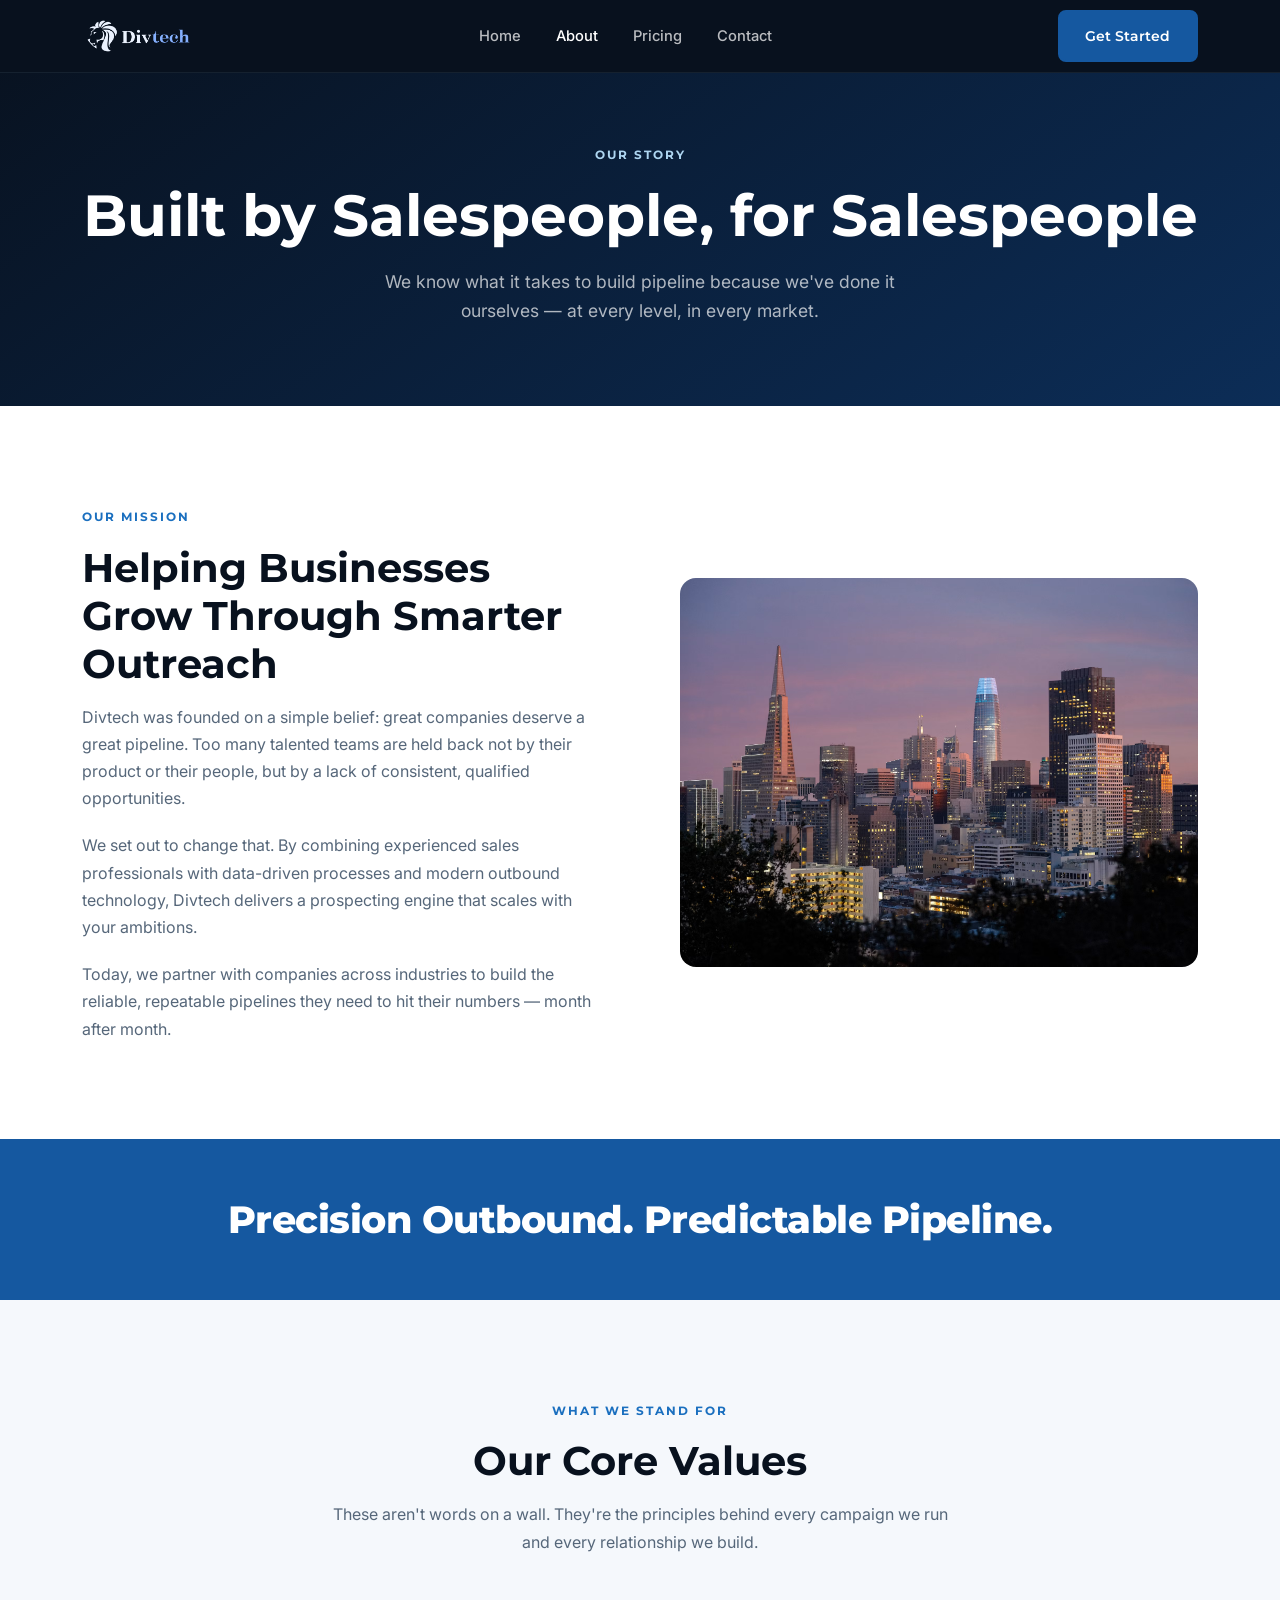
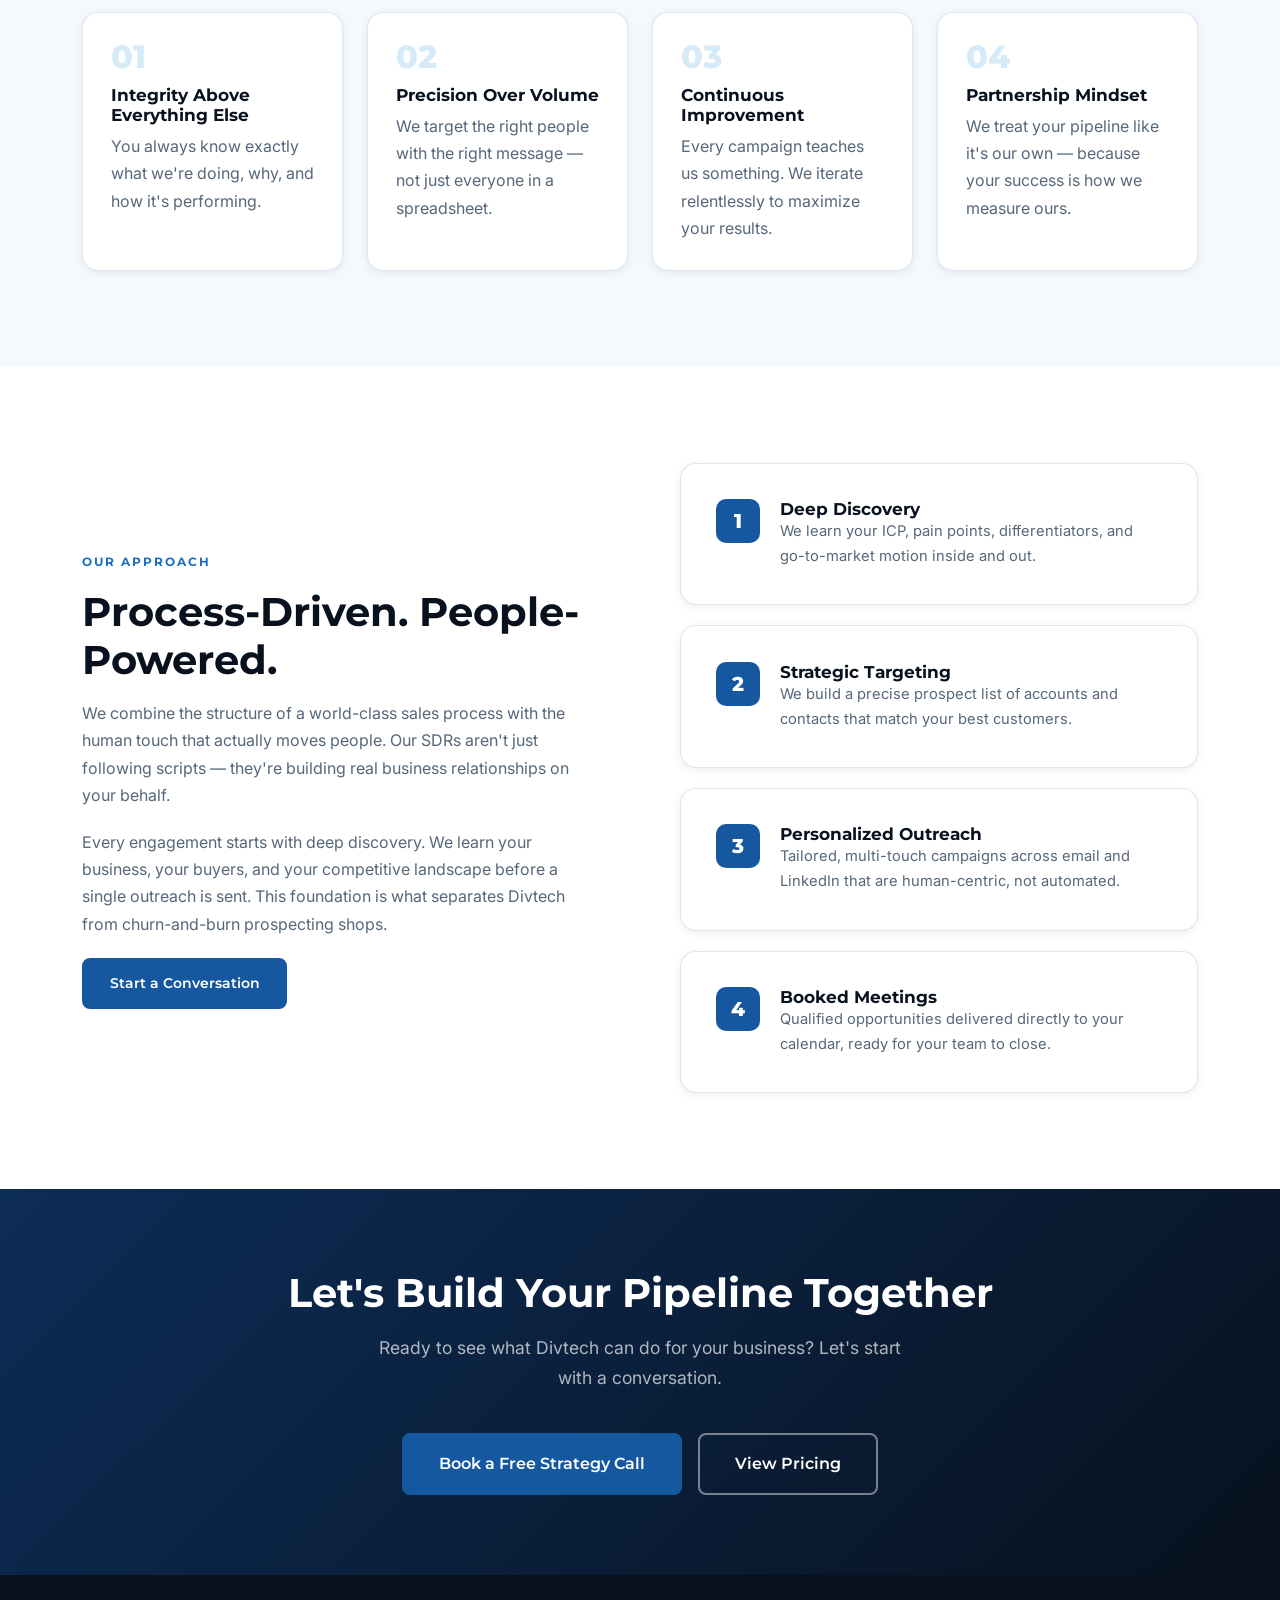
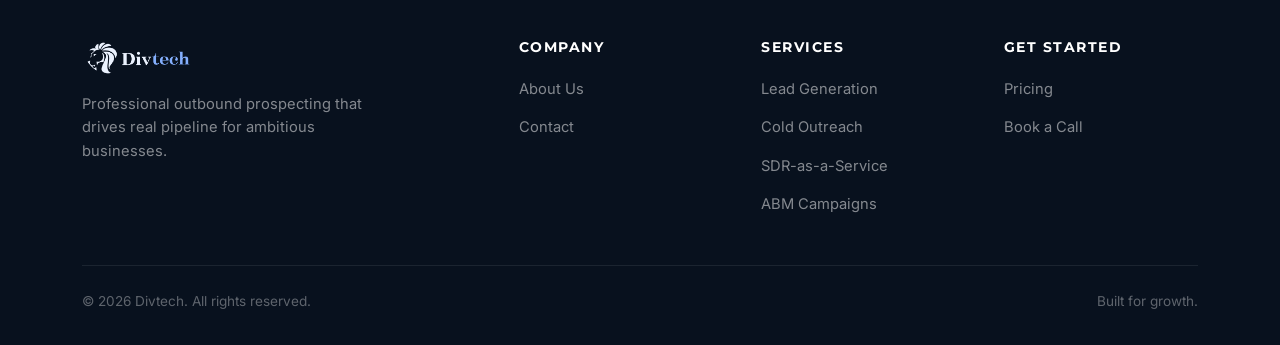
==== about.html @ 7a3969ec "Add favicon to all pages" ====
<!DOCTYPE html>
<html lang="en">
<head>
  <meta charset="UTF-8" />
  <meta name="viewport" content="width=device-width, initial-scale=1.0" />
  <title>About Us | Divtech</title>
  <link rel="icon" href="Logo%20Files/Favicons/browser.png" type="image/png" />
  <link rel="apple-touch-icon" href="Logo%20Files/Favicons/iPhone.png" />
  <link rel="stylesheet" href="css/styles.css" />
</head>
<body>

  <!-- NAV -->
  <nav class="nav">
    <div class="nav-inner">
      <a href="index.html" class="nav-logo"><img src="Logo%20Files/png/Color%20logo%20-%20no%20background.png" alt="Divtech" style="height:38px;" /></a>
      <ul class="nav-links">
        <li><a href="index.html">Home</a></li>
        <li><a href="about.html" class="active">About</a></li>
        <li><a href="pricing.html">Pricing</a></li>
        <li><a href="contact.html">Contact</a></li>
      </ul>
      <div class="nav-right">
        <a href="contact.html" class="btn btn-primary">Get Started</a>
      </div>
    </div>
  </nav>

  <!-- PAGE HEADER -->
  <div class="page-header">
    <div class="container">
      <span class="section-label" style="color:var(--blue-light);">Our Story</span>
      <h1>Built by Salespeople, for Salespeople</h1>
      <p>We know what it takes to build pipeline because we've done it ourselves — at every level, in every market.</p>
    </div>
  </div>

  <!-- MISSION -->
  <section class="section">
    <div class="container">
      <div class="about-grid">
        <div>
          <span class="section-label">Our Mission</span>
          <h2>Helping Businesses Grow Through Smarter Outreach</h2>
          <p style="margin: 1rem 0 1.25rem;">Divtech was founded on a simple belief: great companies deserve a great pipeline. Too many talented teams are held back not by their product or their people, but by a lack of consistent, qualified opportunities.</p>
          <p style="margin-bottom: 1.25rem;">We set out to change that. By combining experienced sales professionals with data-driven processes and modern outbound technology, Divtech delivers a prospecting engine that scales with your ambitions.</p>
          <p>Today, we partner with companies across industries to build the reliable, repeatable pipelines they need to hit their numbers — month after month.</p>
        </div>
        <img src="sf-skyline.jpg" alt="San Francisco skyline" style="width:100%; aspect-ratio:4/3; object-fit:cover; border-radius:var(--radius-lg);" />
      </div>
    </div>
  </section>

  <!-- STATS -->
  <div class="stats-bar" style="text-align:center;">
    <div class="container">
      <div style="font-family:'Montserrat',sans-serif; font-size:clamp(1.6rem, 3.5vw, 2.4rem); font-weight:800; color:var(--white); letter-spacing:-0.5px;">Precision Outbound. Predictable Pipeline.</div>
    </div>
  </div>

  <!-- VALUES -->
  <section class="section section-off">
    <div class="container">
      <div class="section-header centered">
        <span class="section-label">What We Stand For</span>
        <h2>Our Core Values</h2>
        <p>These aren't words on a wall. They're the principles behind every campaign we run and every relationship we build.</p>
      </div>
      <div class="grid-4">
        <div class="value-card">
          <div class="value-num">01</div>
          <h4>Integrity Above Everything Else</h4>
          <p>You always know exactly what we're doing, why, and how it's performing.</p>
        </div>
        <div class="value-card">
          <div class="value-num">02</div>
          <h4>Precision Over Volume</h4>
          <p>We target the right people with the right message — not just everyone in a spreadsheet.</p>
        </div>
        <div class="value-card">
          <div class="value-num">03</div>
          <h4>Continuous Improvement</h4>
          <p>Every campaign teaches us something. We iterate relentlessly to maximize your results.</p>
        </div>
        <div class="value-card">
          <div class="value-num">04</div>
          <h4>Partnership Mindset</h4>
          <p>We treat your pipeline like it's our own — because your success is how we measure ours.</p>
        </div>
      </div>
    </div>
  </section>

  <!-- APPROACH -->
  <section class="section">
    <div class="container">
      <div class="about-grid">
        <div>
          <span class="section-label">Our Approach</span>
          <h2>Process-Driven. People-Powered.</h2>
          <p style="margin: 1rem 0 1.25rem;">We combine the structure of a world-class sales process with the human touch that actually moves people. Our SDRs aren't just following scripts — they're building real business relationships on your behalf.</p>
          <p style="margin-bottom: 1.25rem;">Every engagement starts with deep discovery. We learn your business, your buyers, and your competitive landscape before a single outreach is sent. This foundation is what separates Divtech from churn-and-burn prospecting shops.</p>
          <a href="contact.html" class="btn btn-primary">Start a Conversation</a>
        </div>
        <div style="display:flex; flex-direction:column; gap:1.25rem;">
          <div class="card" style="display:flex; gap:1.25rem; align-items:flex-start;">
            <div style="background:var(--blue); color:white; font-family:'Montserrat',sans-serif; font-weight:800; font-size:1.25rem; width:44px; height:44px; border-radius:10px; display:flex; align-items:center; justify-content:center; flex-shrink:0;">1</div>
            <div><h4>Deep Discovery</h4><p style="font-size:0.92rem;">We learn your ICP, pain points, differentiators, and go-to-market motion inside and out.</p></div>
          </div>
          <div class="card" style="display:flex; gap:1.25rem; align-items:flex-start;">
            <div style="background:var(--blue); color:white; font-family:'Montserrat',sans-serif; font-weight:800; font-size:1.25rem; width:44px; height:44px; border-radius:10px; display:flex; align-items:center; justify-content:center; flex-shrink:0;">2</div>
            <div><h4>Strategic Targeting</h4><p style="font-size:0.92rem;">We build a precise prospect list of accounts and contacts that match your best customers.</p></div>
          </div>
          <div class="card" style="display:flex; gap:1.25rem; align-items:flex-start;">
            <div style="background:var(--blue); color:white; font-family:'Montserrat',sans-serif; font-weight:800; font-size:1.25rem; width:44px; height:44px; border-radius:10px; display:flex; align-items:center; justify-content:center; flex-shrink:0;">3</div>
            <div><h4>Personalized Outreach</h4><p style="font-size:0.92rem;">Tailored, multi-touch campaigns across email and LinkedIn that are human-centric, not automated.</p></div>
          </div>
          <div class="card" style="display:flex; gap:1.25rem; align-items:flex-start;">
            <div style="background:var(--blue); color:white; font-family:'Montserrat',sans-serif; font-weight:800; font-size:1.25rem; width:44px; height:44px; border-radius:10px; display:flex; align-items:center; justify-content:center; flex-shrink:0;">4</div>
            <div><h4>Booked Meetings</h4><p style="font-size:0.92rem;">Qualified opportunities delivered directly to your calendar, ready for your team to close.</p></div>
          </div>
        </div>
      </div>
    </div>
  </section>

  <!-- CTA -->
  <div class="cta-section">
    <div class="container">
      <h2>Let's Build Your Pipeline Together</h2>
      <p>Ready to see what Divtech can do for your business? Let's start with a conversation.</p>
      <div class="cta-btns">
        <a href="contact.html" class="btn btn-primary btn-lg">Book a Free Strategy Call</a>
        <a href="pricing.html" class="btn btn-outline-white btn-lg">View Pricing</a>
      </div>
    </div>
  </div>

  <!-- FOOTER -->
  <footer class="footer">
    <div class="container">
      <div class="footer-grid">
        <div class="footer-brand">
          <a href="index.html" class="nav-logo"><img src="Logo%20Files/png/Color%20logo%20-%20no%20background.png" alt="Divtech" style="height:38px;" /></a>
          <p>Professional outbound prospecting that drives real pipeline for ambitious businesses.</p>
        </div>
        <div class="footer-col">
          <h5>Company</h5>
          <ul class="footer-links">
            <li><a href="about.html">About Us</a></li>
            <li><a href="contact.html">Contact</a></li>
          </ul>
        </div>
        <div class="footer-col">
          <h5>Services</h5>
          <ul class="footer-links">
            <li><a href="#">Lead Generation</a></li>
            <li><a href="#">Cold Outreach</a></li>
            <li><a href="#">SDR-as-a-Service</a></li>
            <li><a href="#">ABM Campaigns</a></li>
          </ul>
        </div>
        <div class="footer-col">
          <h5>Get Started</h5>
          <ul class="footer-links">
            <li><a href="pricing.html">Pricing</a></li>
            <li><a href="contact.html">Book a Call</a></li>
          </ul>
        </div>
      </div>
      <hr class="footer-divider" />
      <div class="footer-bottom">
        <p>&copy; 2026 Divtech. All rights reserved.</p>
        <p>Built for growth.</p>
      </div>
    </div>
  </footer>

</body>
</html>
---- css/styles.css ----
@import url('https://fonts.googleapis.com/css2?family=Montserrat:wght@400;500;600;700;800&family=Inter:wght@300;400;500;600&display=swap');

:root {
  --navy:       #08111E;
  --blue-dark:  #0C2D57;
  --blue:       #1558A0;
  --blue-mid:   #1A6FBF;
  --blue-light: #AED6F1;
  --blue-pale:  #D6EAF8;
  --off-white:  #F5F8FC;
  --gray-light: #EBF2F9;
  --white:      #FFFFFF;
  --text:       #1C2B3A;
  --text-muted: #56677A;
  --border:     rgba(21, 88, 160, 0.14);
  --shadow-sm:  0 2px 8px rgba(8,17,30,0.07);
  --shadow-md:  0 6px 24px rgba(8,17,30,0.11);
  --shadow-lg:  0 12px 48px rgba(8,17,30,0.16);
  --radius:     8px;
  --radius-lg:  16px;
  --max-w:      1180px;
}

*, *::before, *::after { box-sizing: border-box; margin: 0; padding: 0; }
html { scroll-behavior: smooth; }
body { font-family: 'Inter', sans-serif; color: var(--text); background: var(--white); line-height: 1.7; font-size: 1rem; }
img { max-width: 100%; display: block; }
a { text-decoration: none; }

h1, h2, h3, h4, h5 { font-family: 'Montserrat', sans-serif; font-weight: 700; line-height: 1.2; color: var(--navy); }
h1 { font-size: clamp(2.2rem, 5vw, 3.6rem); }
h2 { font-size: clamp(1.7rem, 3.5vw, 2.5rem); }
h3 { font-size: 1.3rem; }
h4 { font-size: 1.05rem; }
p { color: var(--text-muted); }

/* ── LAYOUT ── */
.container { max-width: var(--max-w); margin: 0 auto; padding: 0 2rem; }
.section { padding: 96px 0; }
.section-sm { padding: 64px 0; }
.section-dark { background: var(--navy); }
.section-off { background: var(--off-white); }
.section-label {
  display: inline-block;
  font-family: 'Montserrat', sans-serif;
  font-size: 0.75rem;
  font-weight: 700;
  letter-spacing: 2px;
  text-transform: uppercase;
  color: var(--blue-mid);
  margin-bottom: 1rem;
}
.section-header { max-width: 620px; margin-bottom: 3.5rem; }
.section-header h2 { margin-bottom: 1rem; }
.section-header.centered { text-align: center; margin: 0 auto 3.5rem; }

/* ── NAV ── */
.nav {
  position: fixed; top: 0; left: 0; right: 0; z-index: 1000;
  background: var(--navy);
  border-bottom: 1px solid rgba(174,214,241,0.08);
  backdrop-filter: blur(10px);
}
.nav-inner {
  max-width: var(--max-w); margin: 0 auto; padding: 0 2rem;
  display: flex; align-items: center; justify-content: space-between;
  height: 72px;
}
.nav-logo {
  font-family: 'Montserrat', sans-serif;
  font-size: 1.55rem; font-weight: 800;
  color: var(--white); letter-spacing: -0.5px;
}
.nav-logo span { color: var(--blue-mid); }
.nav-links { display: flex; align-items: center; gap: 2.2rem; list-style: none; }
.nav-links a {
  color: rgba(255,255,255,0.72); font-size: 0.92rem;
  font-weight: 500; transition: color 0.2s;
}
.nav-links a:hover, .nav-links a.active { color: var(--white); }
.nav-right { display: flex; align-items: center; gap: 1rem; }

/* ── BUTTONS ── */
.btn {
  display: inline-flex; align-items: center; gap: 0.5rem;
  padding: 0.72rem 1.6rem; border-radius: var(--radius);
  font-family: 'Montserrat', sans-serif; font-size: 0.9rem; font-weight: 600;
  cursor: pointer; transition: all 0.22s; border: 2px solid transparent; white-space: nowrap;
}
.btn-primary { background: var(--blue); color: var(--white); border-color: var(--blue); }
.btn-primary:hover { background: var(--blue-dark); border-color: var(--blue-dark); transform: translateY(-1px); box-shadow: 0 6px 20px rgba(21,88,160,0.38); }
.btn-outline-white { background: transparent; color: var(--white); border-color: rgba(255,255,255,0.45); }
.btn-outline-white:hover { border-color: var(--white); background: rgba(255,255,255,0.08); }
.btn-outline { background: transparent; color: var(--blue); border-color: var(--blue); }
.btn-outline:hover { background: var(--blue); color: var(--white); }
.btn-lg { padding: 0.95rem 2.2rem; font-size: 1rem; }

/* ── HERO ── */
.hero {
  min-height: 100vh;
  background: linear-gradient(145deg, var(--navy) 0%, var(--blue-dark) 60%, #0E3A6E 100%);
  display: flex; align-items: center;
  padding-top: 72px;
  position: relative; overflow: hidden;
}
.hero::before {
  content: '';
  position: absolute; inset: 0;
  background: radial-gradient(ellipse at 70% 50%, rgba(26,111,191,0.18) 0%, transparent 65%);
}
.hero-inner { position: relative; z-index: 1; padding: 80px 0; }
.hero-badge {
  display: inline-flex; align-items: center; gap: 0.5rem;
  background: rgba(174,214,241,0.1); border: 1px solid rgba(174,214,241,0.25);
  color: var(--blue-light); padding: 0.4rem 1rem; border-radius: 100px;
  font-size: 0.82rem; font-weight: 600; letter-spacing: 0.5px;
  margin-bottom: 1.8rem;
}
.hero h1 { color: var(--white); margin-bottom: 1.4rem; max-width: 700px; }
.hero h1 span { color: var(--blue-light); }
.hero p { font-size: 1.15rem; color: rgba(255,255,255,0.72); max-width: 560px; margin-bottom: 2.5rem; }
.hero-cta { display: flex; gap: 1rem; flex-wrap: wrap; margin-bottom: 4rem; }
.hero-stats { display: flex; gap: 3rem; flex-wrap: wrap; }
.hero-stat-num {
  font-family: 'Montserrat', sans-serif;
  font-size: 2rem; font-weight: 800; color: var(--white); line-height: 1;
}
.hero-stat-label { font-size: 0.85rem; color: rgba(255,255,255,0.55); margin-top: 0.25rem; }

/* ── PAGE HEADER ── */
.page-header {
  background: linear-gradient(145deg, var(--navy) 0%, var(--blue-dark) 100%);
  padding: 140px 0 80px;
  text-align: center;
}
.page-header h1 { color: var(--white); margin-bottom: 1rem; }
.page-header p { color: rgba(255,255,255,0.68); font-size: 1.1rem; max-width: 560px; margin: 0 auto; }

/* ── CARDS ── */
.card {
  background: var(--white); border-radius: var(--radius-lg);
  padding: 2.2rem; border: 1px solid var(--border);
  box-shadow: var(--shadow-sm); transition: box-shadow 0.25s, transform 0.25s;
}
.card:hover { box-shadow: var(--shadow-md); transform: translateY(-3px); }
.card-icon {
  width: 52px; height: 52px; border-radius: 12px;
  background: var(--blue-pale); display: flex; align-items: center; justify-content: center;
  margin-bottom: 1.4rem;
}
.card-icon svg { width: 26px; height: 26px; stroke: var(--blue); }
.card h3 { margin-bottom: 0.75rem; }

/* ── GRID ── */
.grid-2 { display: grid; grid-template-columns: repeat(2, 1fr); gap: 1.75rem; }
.grid-3 { display: grid; grid-template-columns: repeat(3, 1fr); gap: 1.75rem; }
.grid-4 { display: grid; grid-template-columns: repeat(4, 1fr); gap: 1.5rem; }

/* ── SERVICES ── */
.services-grid { display: grid; grid-template-columns: repeat(3, 1fr); gap: 1.75rem; }

/* ── STATS BAR ── */
.stats-bar { background: var(--blue); padding: 3rem 0; }
.stats-bar-inner { display: flex; justify-content: space-around; flex-wrap: wrap; gap: 2rem; }
.stat-item { text-align: center; }
.stat-num { font-family: 'Montserrat', sans-serif; font-size: 2.4rem; font-weight: 800; color: var(--white); }
.stat-label { font-size: 0.88rem; color: rgba(255,255,255,0.7); margin-top: 0.25rem; }

/* ── WHY US ── */
.why-grid { display: grid; grid-template-columns: 1fr 1fr; gap: 5rem; align-items: center; }
.why-list { list-style: none; display: flex; flex-direction: column; gap: 1.5rem; }
.why-item { display: flex; gap: 1rem; align-items: flex-start; }
.why-icon {
  width: 40px; height: 40px; border-radius: 8px;
  background: var(--blue-pale); flex-shrink: 0;
  display: flex; align-items: center; justify-content: center;
}
.why-icon svg { width: 20px; height: 20px; stroke: var(--blue); }
.why-item h4 { margin-bottom: 0.25rem; }

/* ── CTA SECTION ── */
.cta-section {
  background: linear-gradient(135deg, var(--blue-dark) 0%, var(--navy) 100%);
  padding: 80px 0; text-align: center;
}
.cta-section h2 { color: var(--white); margin-bottom: 1rem; }
.cta-section p { color: rgba(255,255,255,0.68); font-size: 1.1rem; max-width: 540px; margin: 0 auto 2.5rem; }
.cta-btns { display: flex; justify-content: center; gap: 1rem; flex-wrap: wrap; }

/* ── PRICING ── */
.pricing-grid { display: grid; grid-template-columns: repeat(4, 1fr); gap: 1.5rem; align-items: start; }
.pricing-card {
  background: var(--white); border-radius: var(--radius-lg);
  padding: 2.5rem 2rem; border: 1px solid var(--border); box-shadow: var(--shadow-sm);
}
.pricing-card.featured {
  background: var(--blue); border-color: var(--blue);
  box-shadow: var(--shadow-lg);
}
.pricing-card.featured h3,
.pricing-card.featured .pricing-price,
.pricing-card.featured .pricing-period,
.pricing-card.featured p,
.pricing-card.featured .pricing-features li { color: var(--white); }
.pricing-card.featured .pricing-features li::before { color: rgba(255,255,255,0.8); }
.pricing-badge {
  display: inline-block; background: rgba(255,255,255,0.2);
  color: var(--white); font-size: 0.75rem; font-weight: 700;
  letter-spacing: 1px; text-transform: uppercase;
  padding: 0.3rem 0.85rem; border-radius: 100px; margin-bottom: 1.2rem;
}
.pricing-card h3 { margin-bottom: 0.5rem; }
.pricing-card > p { font-size: 0.92rem; margin-bottom: 1.75rem; }
.pricing-price { font-family: 'Montserrat', sans-serif; font-size: 2.8rem; font-weight: 800; color: var(--navy); line-height: 1; }
.pricing-period { font-size: 0.9rem; color: var(--text-muted); margin-bottom: 1.75rem; margin-top: 0.25rem; }
.pricing-divider { border: none; border-top: 1px solid var(--border); margin: 1.5rem 0; }
.pricing-card.featured .pricing-divider { border-color: rgba(255,255,255,0.2); }
.pricing-features { list-style: none; display: flex; flex-direction: column; gap: 0.85rem; margin-bottom: 2rem; }
.pricing-features li { display: flex; align-items: flex-start; gap: 0.6rem; font-size: 0.93rem; color: var(--text-muted); }
.pricing-features li::before { content: '✓'; font-weight: 700; color: var(--blue); flex-shrink: 0; margin-top: 0.05rem; }
.pricing-card.featured .btn-outline-white { border-color: rgba(255,255,255,0.6); }

/* ── REVIEWS ── */
.reviews-grid { display: grid; grid-template-columns: repeat(3, 1fr); gap: 1.75rem; }
.review-card {
  background: var(--white); border-radius: var(--radius-lg);
  padding: 2rem; border: 1px solid var(--border); box-shadow: var(--shadow-sm);
}
.review-stars { color: #F4C430; font-size: 1rem; margin-bottom: 1rem; letter-spacing: 2px; }
.review-text { font-style: italic; color: var(--text-muted); margin-bottom: 1.5rem; line-height: 1.7; }
.reviewer { display: flex; align-items: center; gap: 0.85rem; }
.reviewer-avatar {
  width: 44px; height: 44px; border-radius: 50%;
  background: var(--blue-pale); display: flex; align-items: center; justify-content: center;
  font-family: 'Montserrat', sans-serif; font-weight: 700; font-size: 0.9rem; color: var(--blue);
}
.reviewer-name { font-family: 'Montserrat', sans-serif; font-weight: 600; font-size: 0.95rem; color: var(--navy); }
.reviewer-role { font-size: 0.82rem; color: var(--text-muted); }
.rating-summary {
  text-align: center; background: var(--blue); color: var(--white);
  border-radius: var(--radius-lg); padding: 3rem 2rem; margin-bottom: 3rem;
}
.rating-big { font-family: 'Montserrat', sans-serif; font-size: 5rem; font-weight: 800; line-height: 1; }
.rating-stars-big { font-size: 1.6rem; letter-spacing: 4px; color: #F4C430; margin: 0.5rem 0; }
.rating-count { color: rgba(255,255,255,0.7); font-size: 0.92rem; }

/* ── CONTACT ── */
.contact-grid { display: grid; grid-template-columns: 1fr 1.5fr; gap: 5rem; align-items: start; }
.contact-info-item { display: flex; gap: 1rem; align-items: flex-start; margin-bottom: 2rem; }
.contact-icon {
  width: 44px; height: 44px; border-radius: 10px;
  background: var(--blue-pale); flex-shrink: 0;
  display: flex; align-items: center; justify-content: center;
}
.contact-icon svg { width: 20px; height: 20px; stroke: var(--blue); }
.contact-info-item h4 { margin-bottom: 0.25rem; }
.contact-info-item p { font-size: 0.93rem; }
.form-group { margin-bottom: 1.4rem; }
.form-row { display: grid; grid-template-columns: 1fr 1fr; gap: 1.25rem; }
label { display: block; font-size: 0.88rem; font-weight: 600; color: var(--navy); margin-bottom: 0.5rem; font-family: 'Montserrat', sans-serif; }
input, textarea, select {
  width: 100%; padding: 0.8rem 1rem;
  border: 1.5px solid var(--border); border-radius: var(--radius);
  font-family: 'Inter', sans-serif; font-size: 0.95rem; color: var(--text);
  background: var(--white); transition: border-color 0.2s, box-shadow 0.2s;
  outline: none;
}
input:focus, textarea:focus, select:focus {
  border-color: var(--blue); box-shadow: 0 0 0 3px rgba(21,88,160,0.12);
}
textarea { resize: vertical; min-height: 140px; }

/* ── ABOUT ── */
.about-grid { display: grid; grid-template-columns: 1fr 1fr; gap: 5rem; align-items: center; }
.about-img-block {
  background: linear-gradient(145deg, var(--blue-dark), var(--blue));
  border-radius: var(--radius-lg); padding: 3rem;
  aspect-ratio: 4/3; display: flex; align-items: center; justify-content: center;
}
.about-img-text { text-align: center; color: var(--white); }
.about-img-text .big { font-family: 'Montserrat', sans-serif; font-size: 4rem; font-weight: 800; opacity: 0.3; display: block; }
.about-img-text span:last-child { font-size: 1rem; opacity: 0.6; }
.values-grid { display: grid; grid-template-columns: repeat(2, 1fr); gap: 1.25rem; }
.value-card {
  background: var(--white); padding: 1.75rem; border-radius: var(--radius-lg);
  border: 1px solid var(--border); box-shadow: var(--shadow-sm);
}
.value-num { font-family: 'Montserrat', sans-serif; font-size: 2rem; font-weight: 800; color: var(--blue-pale); line-height: 1; margin-bottom: 0.75rem; }
.value-card h4 { margin-bottom: 0.5rem; }

/* ── FOOTER ── */
.footer { background: var(--navy); padding: 64px 0 32px; }
.footer-grid { display: grid; grid-template-columns: 2fr 1fr 1fr 1fr; gap: 3rem; margin-bottom: 3rem; }
.footer-brand p { color: rgba(255,255,255,0.5); font-size: 0.92rem; margin-top: 1rem; max-width: 280px; line-height: 1.6; }
.footer-col h5 { font-family: 'Montserrat', sans-serif; font-size: 0.85rem; font-weight: 700; color: var(--white); text-transform: uppercase; letter-spacing: 1.5px; margin-bottom: 1.25rem; }
.footer-links { list-style: none; display: flex; flex-direction: column; gap: 0.7rem; }
.footer-links a { color: rgba(255,255,255,0.5); font-size: 0.92rem; transition: color 0.2s; }
.footer-links a:hover { color: var(--white); }
.footer-divider { border: none; border-top: 1px solid rgba(255,255,255,0.08); margin-bottom: 1.5rem; }
.footer-bottom { display: flex; justify-content: space-between; align-items: center; }
.footer-bottom p { color: rgba(255,255,255,0.35); font-size: 0.85rem; }

/* ── RESPONSIVE ── */
@media (max-width: 1024px) {
  .grid-3, .services-grid, .pricing-grid, .reviews-grid { grid-template-columns: repeat(2, 1fr); }
  .grid-4 { grid-template-columns: repeat(2, 1fr); }
  .footer-grid { grid-template-columns: 1fr 1fr; }
  .pricing-card.featured { transform: none; }
  .why-grid, .about-grid, .contact-grid { grid-template-columns: 1fr; gap: 3rem; }
}
@media (max-width: 768px) {
  .section { padding: 64px 0; }
  .grid-2, .grid-3, .services-grid, .pricing-grid, .reviews-grid, .values-grid { grid-template-columns: 1fr; }
  .nav-links { display: none; }
  .hero-stats { gap: 2rem; }
  .stats-bar-inner { justify-content: center; }
  .footer-grid { grid-template-columns: 1fr; gap: 2rem; }
  .form-row { grid-template-columns: 1fr; }
}
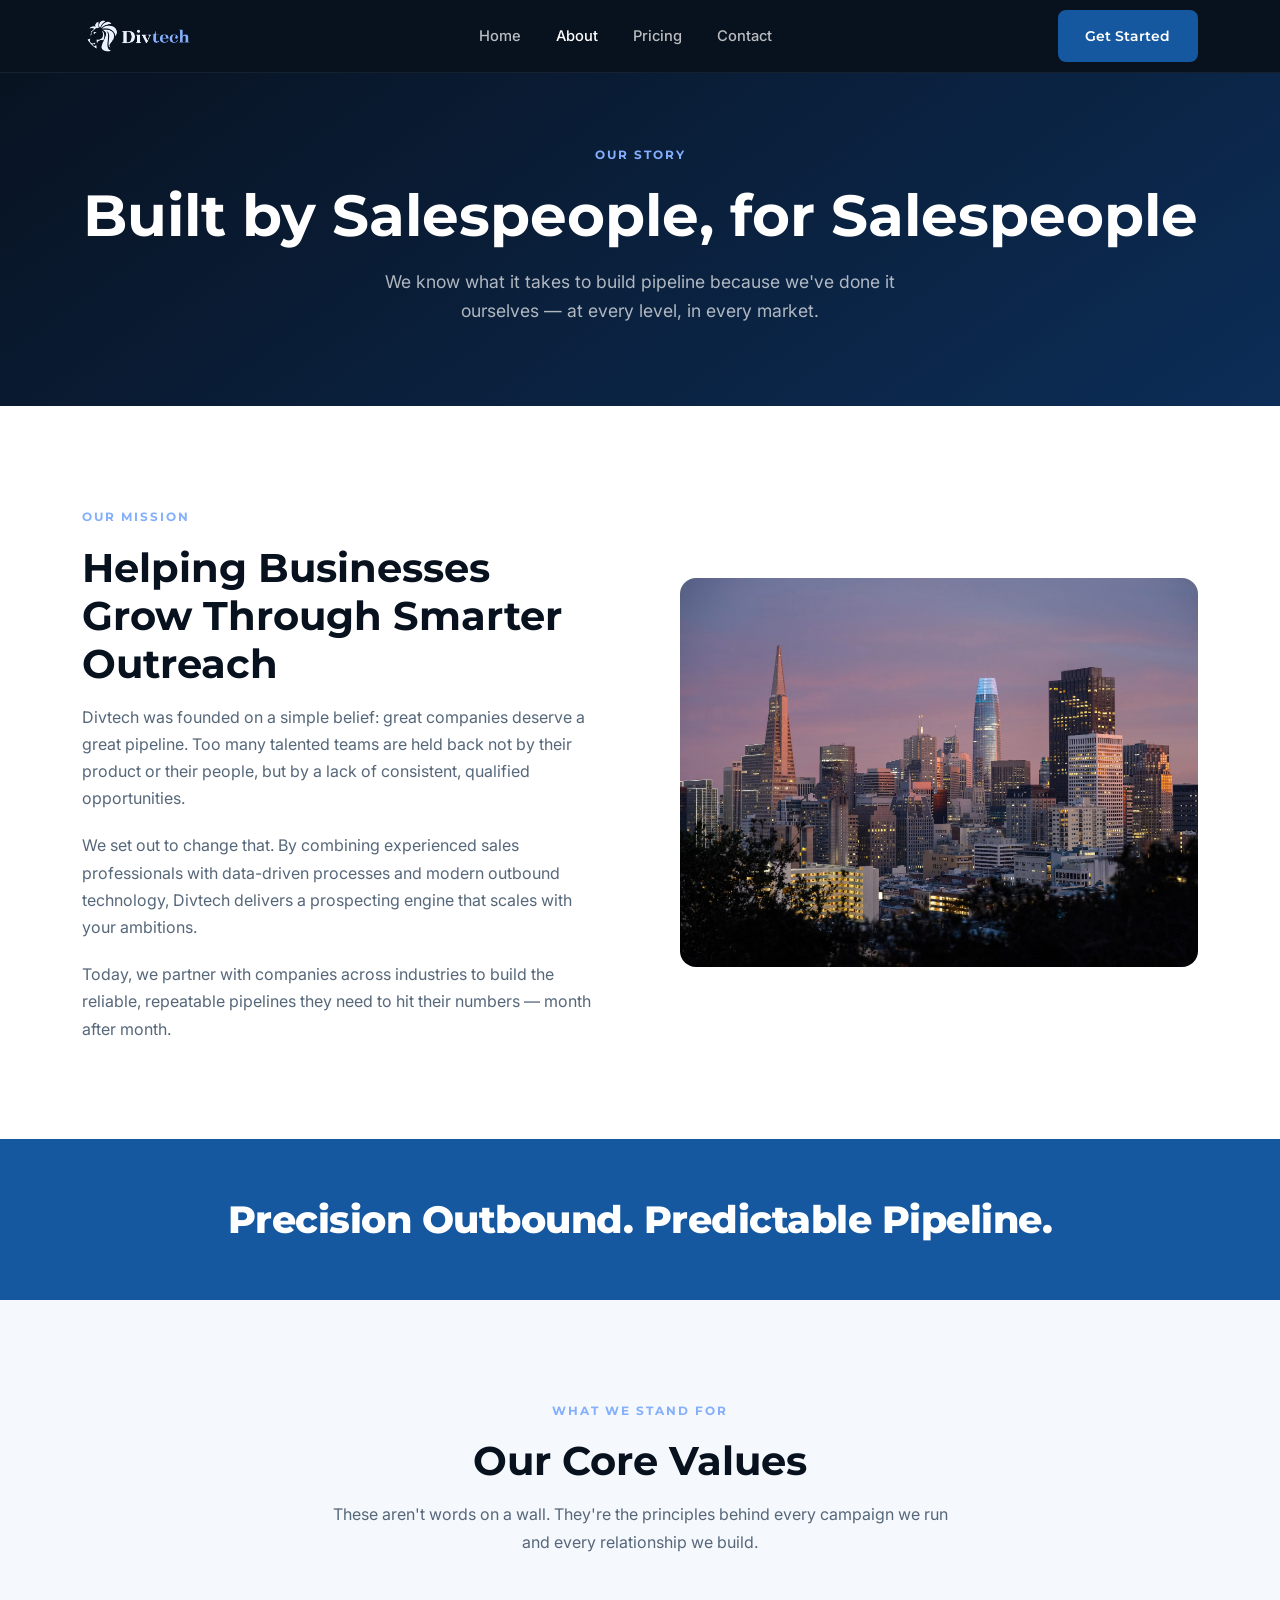
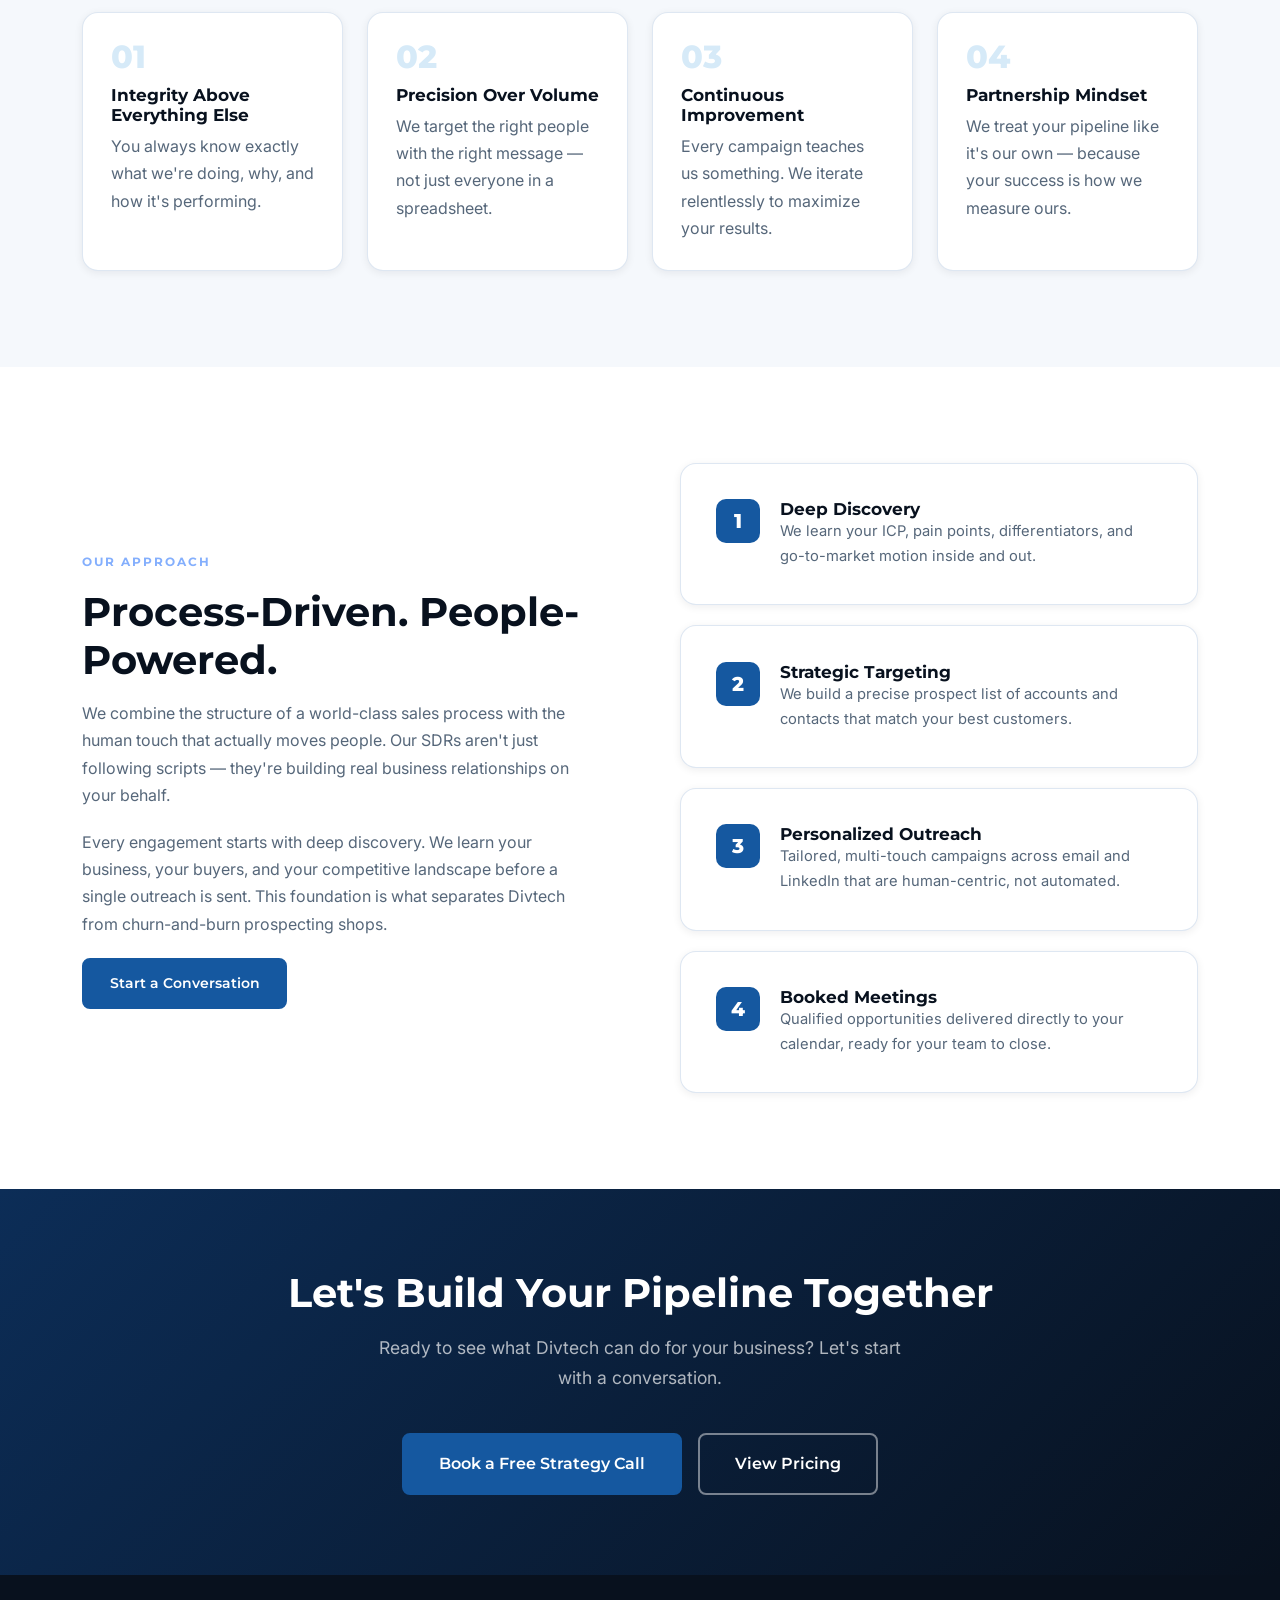
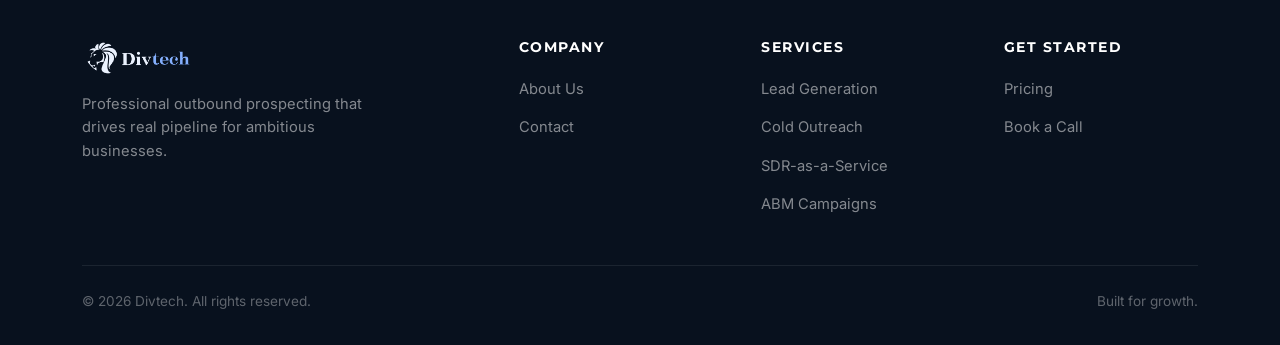
==== commit c9bb4c97: "Fix page header label colors to use logo blue on all pages" ====
--- a/about.html
+++ b/about.html
@@ -23,13 +23,19 @@
       <div class="nav-right">
         <a href="contact.html" class="btn btn-primary">Get Started</a>
       </div>
+      <button class="nav-toggle" aria-label="Toggle menu">&#9776;</button>
     </div>
   </nav>
+  <script>
+    document.querySelector('.nav-toggle').addEventListener('click', function() {
+      document.querySelector('.nav-links').classList.toggle('open');
+    });
+  </script>
 
   <!-- PAGE HEADER -->
   <div class="page-header">
     <div class="container">
-      <span class="section-label" style="color:var(--blue-light);">Our Story</span>
+      <span class="section-label" style="color:var(--blue-mid);">Our Story</span>
       <h1>Built by Salespeople, for Salespeople</h1>
       <p>We know what it takes to build pipeline because we've done it ourselves — at every level, in every market.</p>
     </div>
--- a/css/styles.css
+++ b/css/styles.css
@@ -4,7 +4,7 @@
   --navy:       #08111E;
   --blue-dark:  #0C2D57;
   --blue:       #1558A0;
-  --blue-mid:   #1A6FBF;
+  --blue-mid:   #84affd;
   --blue-light: #AED6F1;
   --blue-pale:  #D6EAF8;
   --off-white:  #F5F8FC;
@@ -300,6 +300,18 @@
 .footer-bottom { display: flex; justify-content: space-between; align-items: center; }
 .footer-bottom p { color: rgba(255,255,255,0.35); font-size: 0.85rem; }
 
+/* ── HAMBURGER ── */
+.nav-toggle {
+  display: none;
+  background: none;
+  border: none;
+  cursor: pointer;
+  color: white;
+  font-size: 1.75rem;
+  line-height: 1;
+  padding: 0.25rem 0.5rem;
+}
+
 /* ── RESPONSIVE ── */
 @media (max-width: 1024px) {
   .grid-3, .services-grid, .pricing-grid, .reviews-grid { grid-template-columns: repeat(2, 1fr); }
@@ -311,7 +323,22 @@
 @media (max-width: 768px) {
   .section { padding: 64px 0; }
   .grid-2, .grid-3, .services-grid, .pricing-grid, .reviews-grid, .values-grid { grid-template-columns: 1fr; }
-  .nav-links { display: none; }
+  .nav-links {
+    display: none;
+    flex-direction: column;
+    position: absolute;
+    top: 72px; left: 0; right: 0;
+    background: var(--navy);
+    padding: 1rem 2rem 1.5rem;
+    gap: 0;
+    border-top: 1px solid rgba(174,214,241,0.08);
+    z-index: 999;
+  }
+  .nav-links.open { display: flex; }
+  .nav-links li { border-bottom: 1px solid rgba(255,255,255,0.06); }
+  .nav-links a { display: block; padding: 0.85rem 0; font-size: 1rem; }
+  .nav-toggle { display: flex; }
+  .nav-right { display: none; }
   .hero-stats { gap: 2rem; }
   .stats-bar-inner { justify-content: center; }
   .footer-grid { grid-template-columns: 1fr; gap: 2rem; }
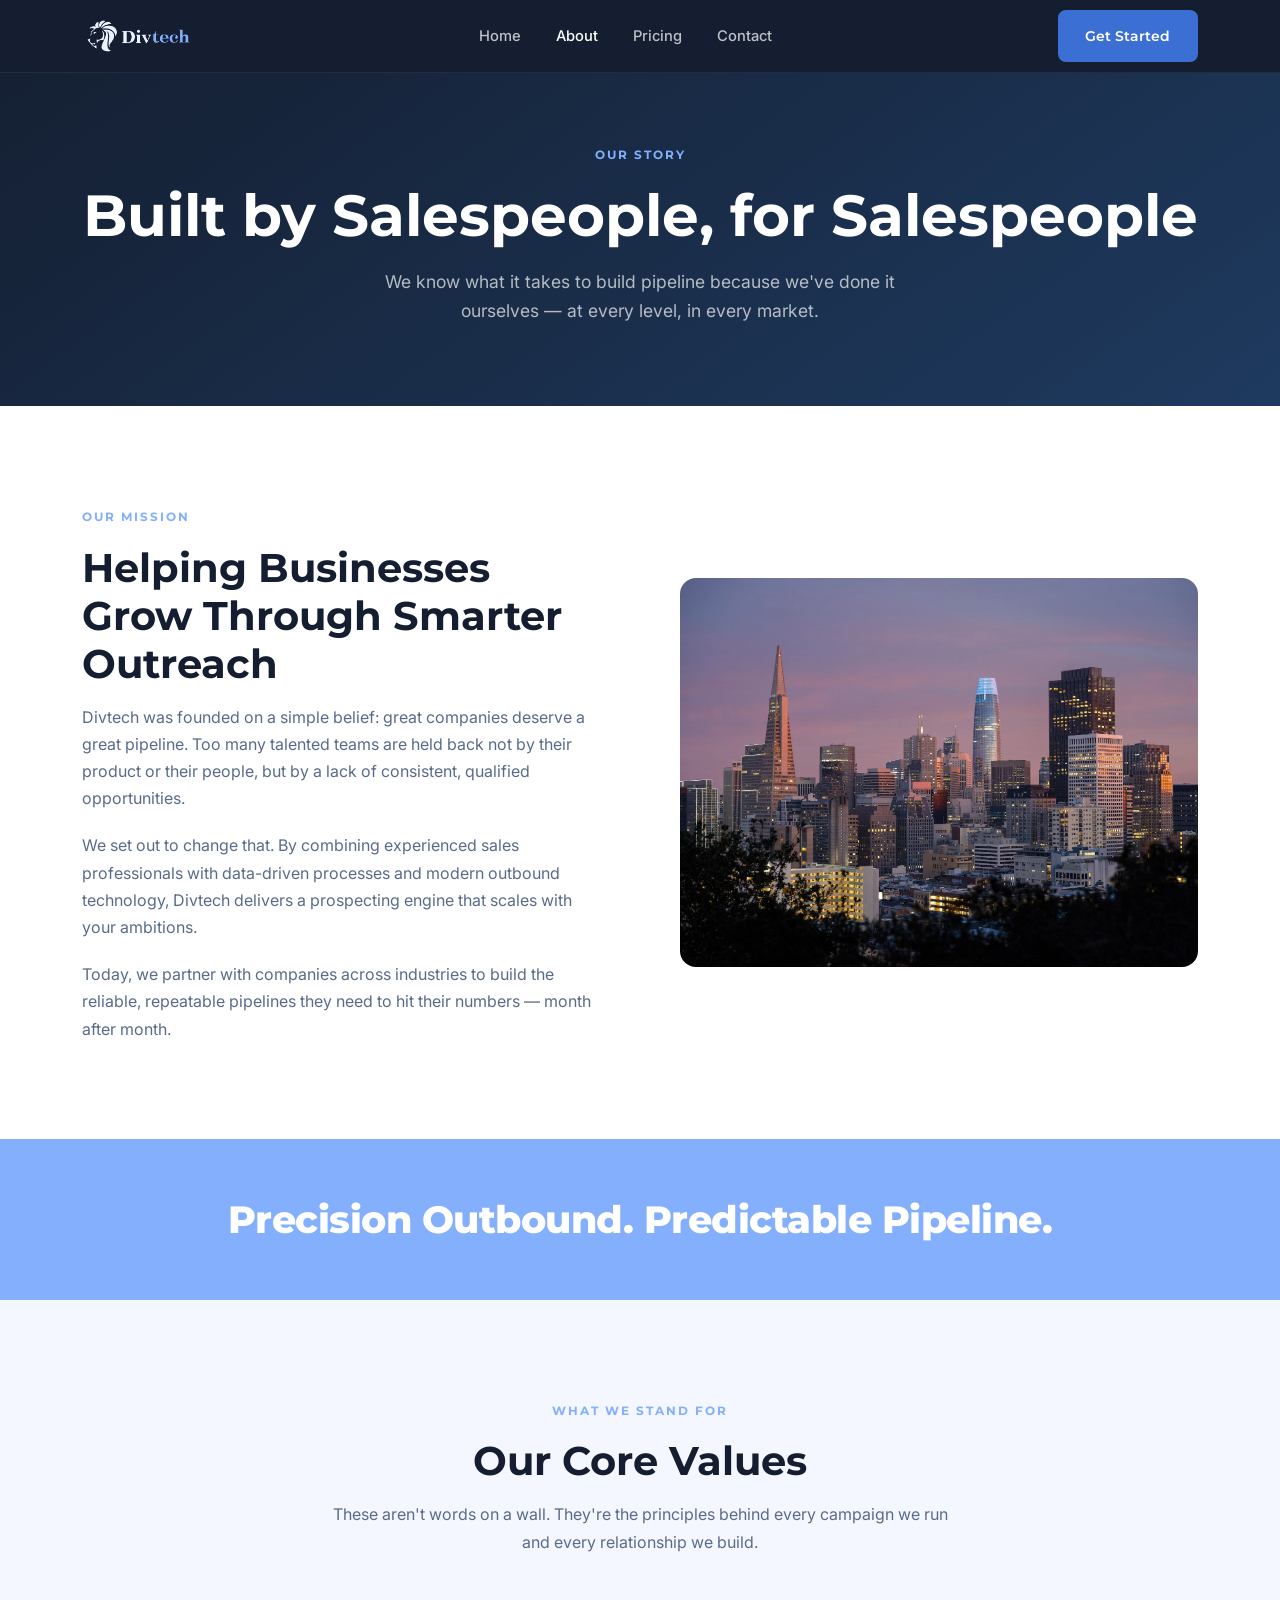
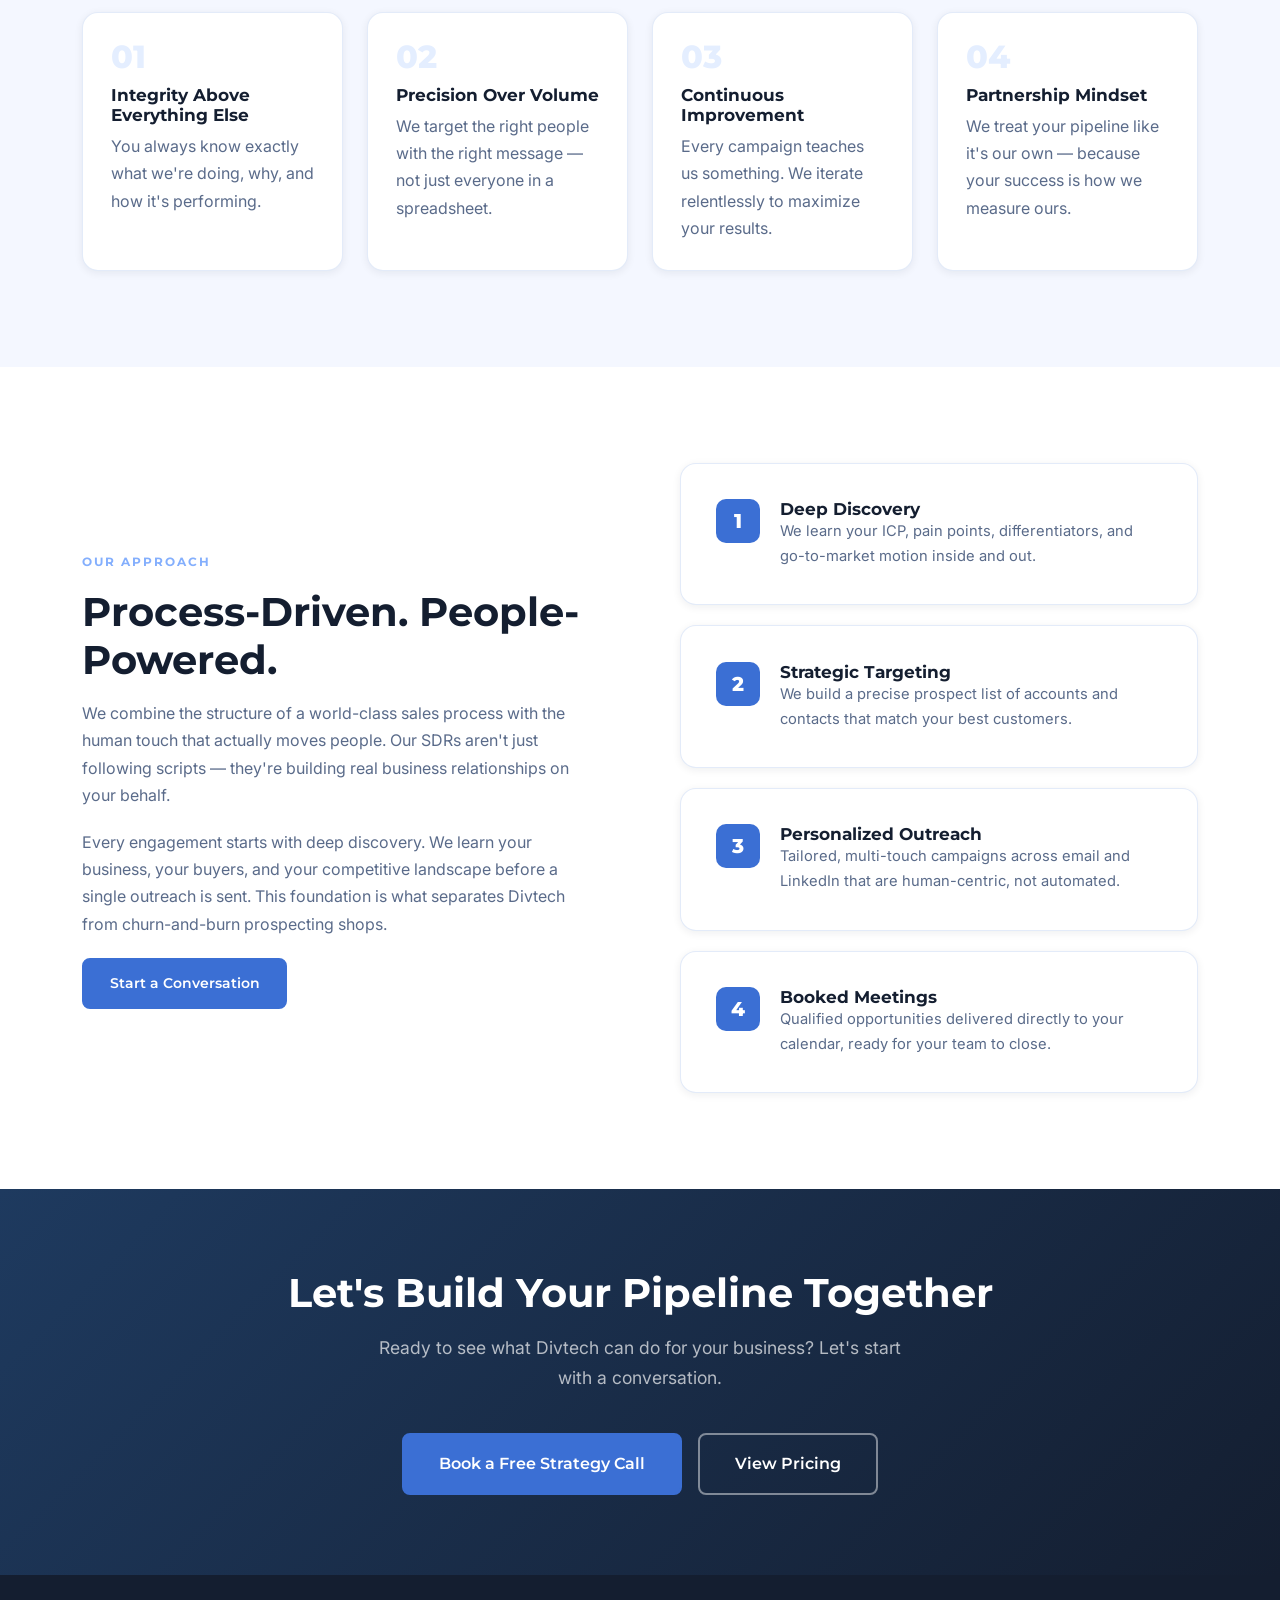
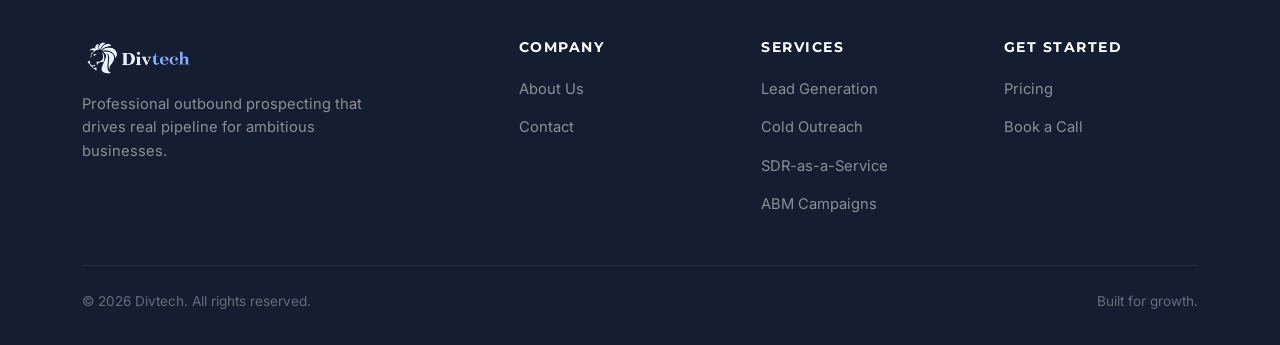
==== commit 39afafe5: "Change about banner and Standard pricing card to logo blue" ====
--- a/about.html
+++ b/about.html
@@ -58,7 +58,7 @@
   </section>
 
   <!-- STATS -->
-  <div class="stats-bar" style="text-align:center;">
+  <div class="stats-bar" style="text-align:center; background:#84affd;">
     <div class="container">
       <div style="font-family:'Montserrat',sans-serif; font-size:clamp(1.6rem, 3.5vw, 2.4rem); font-weight:800; color:var(--white); letter-spacing:-0.5px;">Precision Outbound. Predictable Pipeline.</div>
     </div>
--- a/css/styles.css
+++ b/css/styles.css
@@ -1,6 +1,6 @@
 @import url('https://fonts.googleapis.com/css2?family=Montserrat:wght@400;500;600;700;800&family=Inter:wght@300;400;500;600&display=swap');
 
-:root {
+/* ORIGINAL PALETTE (revert if needed):
   --navy:       #08111E;
   --blue-dark:  #0C2D57;
   --blue:       #1558A0;
@@ -9,13 +9,27 @@
   --blue-pale:  #D6EAF8;
   --off-white:  #F5F8FC;
   --gray-light: #EBF2F9;
-  --white:      #FFFFFF;
   --text:       #1C2B3A;
   --text-muted: #56677A;
   --border:     rgba(21, 88, 160, 0.14);
-  --shadow-sm:  0 2px 8px rgba(8,17,30,0.07);
-  --shadow-md:  0 6px 24px rgba(8,17,30,0.11);
-  --shadow-lg:  0 12px 48px rgba(8,17,30,0.16);
+*/
+
+:root {
+  --navy:       #141E30;
+  --blue-dark:  #1E3A5F;
+  --blue:       #3B6FD4;
+  --blue-mid:   #84affd;
+  --blue-light: #B8CFFE;
+  --blue-pale:  #E4EEFF;
+  --off-white:  #F4F7FF;
+  --gray-light: #EAF0FF;
+  --white:      #FFFFFF;
+  --text:       #1A2540;
+  --text-muted: #5A6B8A;
+  --border:     rgba(59, 111, 212, 0.14);
+  --shadow-sm:  0 2px 8px rgba(20,30,48,0.07);
+  --shadow-md:  0 6px 24px rgba(20,30,48,0.11);
+  --shadow-lg:  0 12px 48px rgba(20,30,48,0.16);
   --radius:     8px;
   --radius-lg:  16px;
   --max-w:      1180px;
@@ -194,15 +208,15 @@
   padding: 2.5rem 2rem; border: 1px solid var(--border); box-shadow: var(--shadow-sm);
 }
 .pricing-card.featured {
-  background: var(--blue); border-color: var(--blue);
+  background: #84affd; border-color: #84affd;
   box-shadow: var(--shadow-lg);
 }
 .pricing-card.featured h3,
 .pricing-card.featured .pricing-price,
 .pricing-card.featured .pricing-period,
 .pricing-card.featured p,
-.pricing-card.featured .pricing-features li { color: var(--white); }
-.pricing-card.featured .pricing-features li::before { color: rgba(255,255,255,0.8); }
+.pricing-card.featured .pricing-features li { color: var(--navy); }
+.pricing-card.featured .pricing-features li::before { color: var(--navy); }
 .pricing-badge {
   display: inline-block; background: rgba(255,255,255,0.2);
   color: var(--white); font-size: 0.75rem; font-weight: 700;
@@ -214,11 +228,12 @@
 .pricing-price { font-family: 'Montserrat', sans-serif; font-size: 2.8rem; font-weight: 800; color: var(--navy); line-height: 1; }
 .pricing-period { font-size: 0.9rem; color: var(--text-muted); margin-bottom: 1.75rem; margin-top: 0.25rem; }
 .pricing-divider { border: none; border-top: 1px solid var(--border); margin: 1.5rem 0; }
-.pricing-card.featured .pricing-divider { border-color: rgba(255,255,255,0.2); }
+.pricing-card.featured .pricing-divider { border-color: rgba(20,30,48,0.15); }
 .pricing-features { list-style: none; display: flex; flex-direction: column; gap: 0.85rem; margin-bottom: 2rem; }
 .pricing-features li { display: flex; align-items: flex-start; gap: 0.6rem; font-size: 0.93rem; color: var(--text-muted); }
 .pricing-features li::before { content: '✓'; font-weight: 700; color: var(--blue); flex-shrink: 0; margin-top: 0.05rem; }
-.pricing-card.featured .btn-outline-white { border-color: rgba(255,255,255,0.6); }
+.pricing-card.featured .btn-outline-white { border-color: var(--navy); color: var(--navy); }
+.pricing-card.featured .pricing-badge { background: rgba(20,30,48,0.15); color: var(--navy); }
 
 /* ── REVIEWS ── */
 .reviews-grid { display: grid; grid-template-columns: repeat(3, 1fr); gap: 1.75rem; }
@@ -339,8 +354,17 @@
   .nav-links a { display: block; padding: 0.85rem 0; font-size: 1rem; }
   .nav-toggle { display: flex; }
   .nav-right { display: none; }
-  .hero-stats { gap: 2rem; }
+  .hero-stats { gap: 2rem; justify-content: center; }
+  .hero-inner { text-align: center; }
+  .hero h1, .hero p { text-align: center; }
+  .hero-cta { justify-content: center; }
   .stats-bar-inner { justify-content: center; }
+  .section-header { text-align: center; }
+  .why-list { text-align: left; }
   .footer-grid { grid-template-columns: 1fr; gap: 2rem; }
+  .footer-brand, .footer-col { text-align: center; }
+  .footer-links { align-items: center; }
+  .footer-bottom { flex-direction: column; gap: 0.5rem; text-align: center; }
   .form-row { grid-template-columns: 1fr; }
-}
+  .cta-section { text-align: center; }
+}
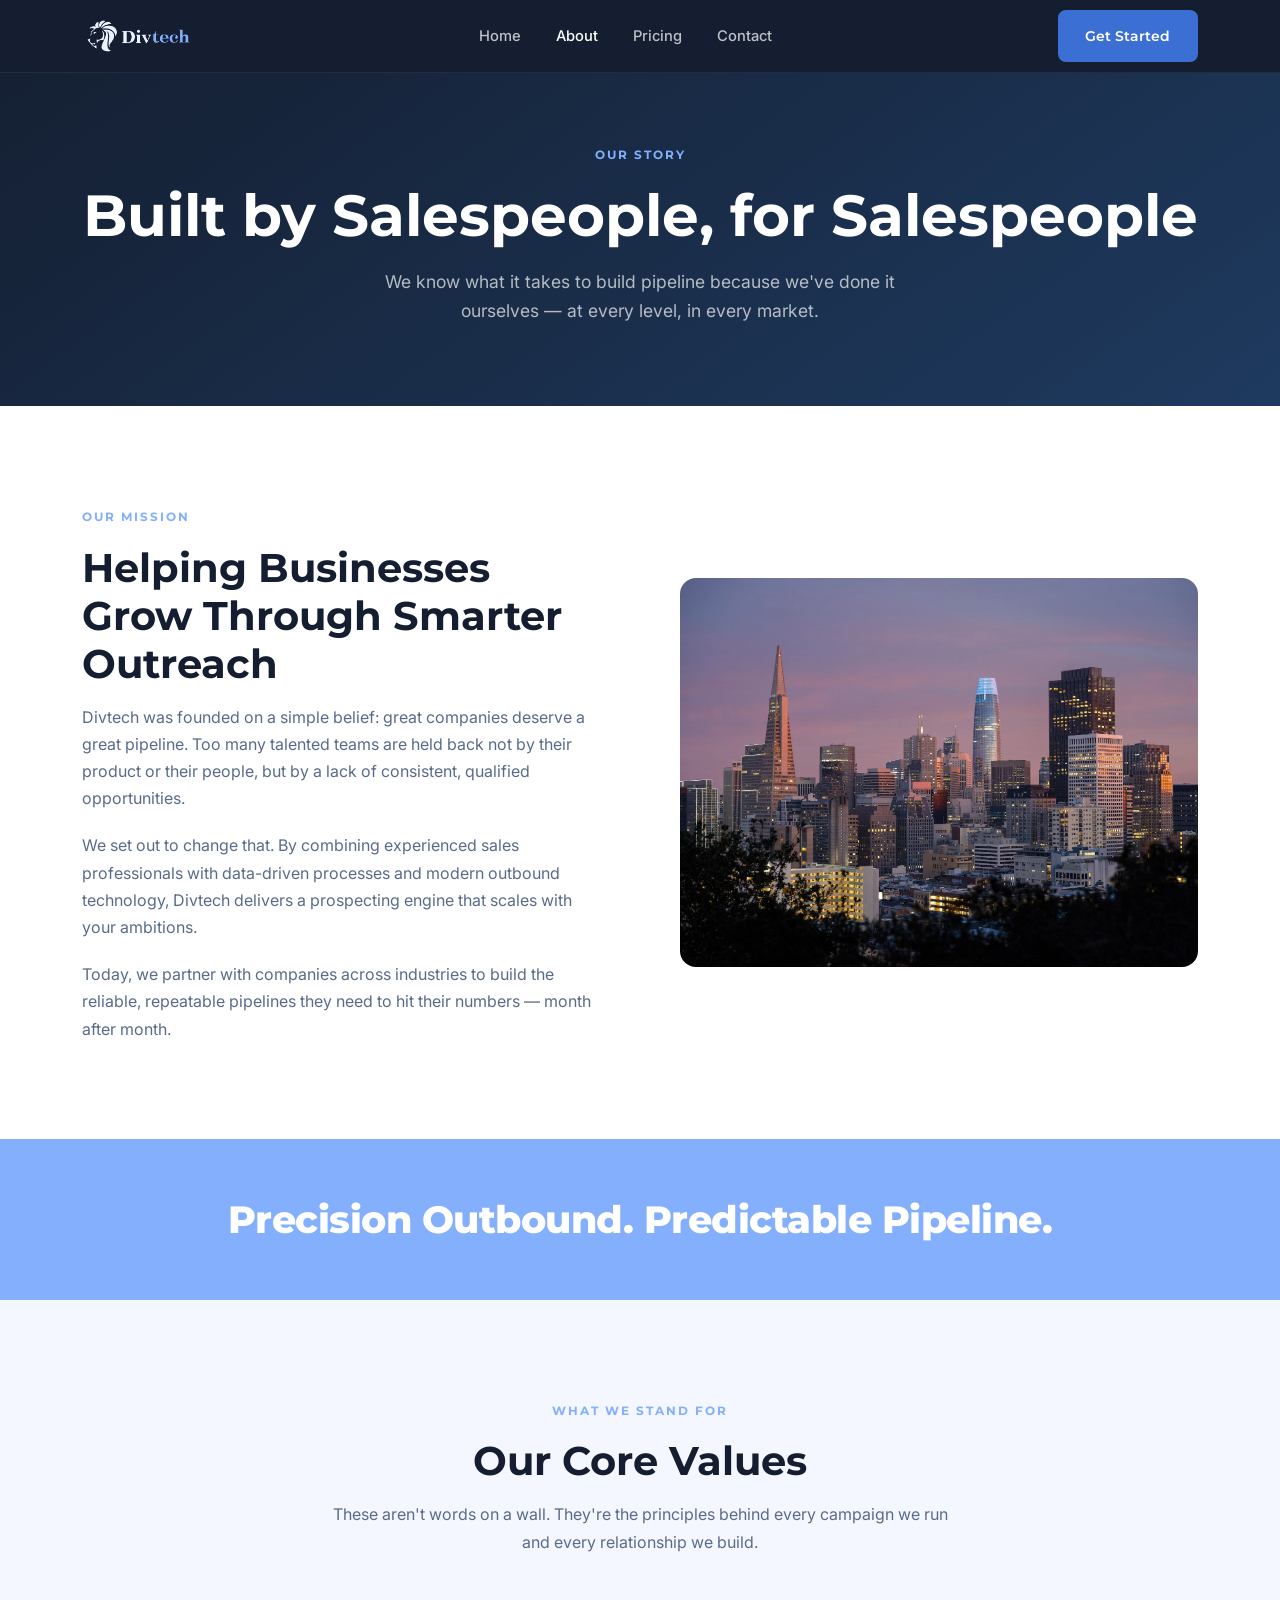
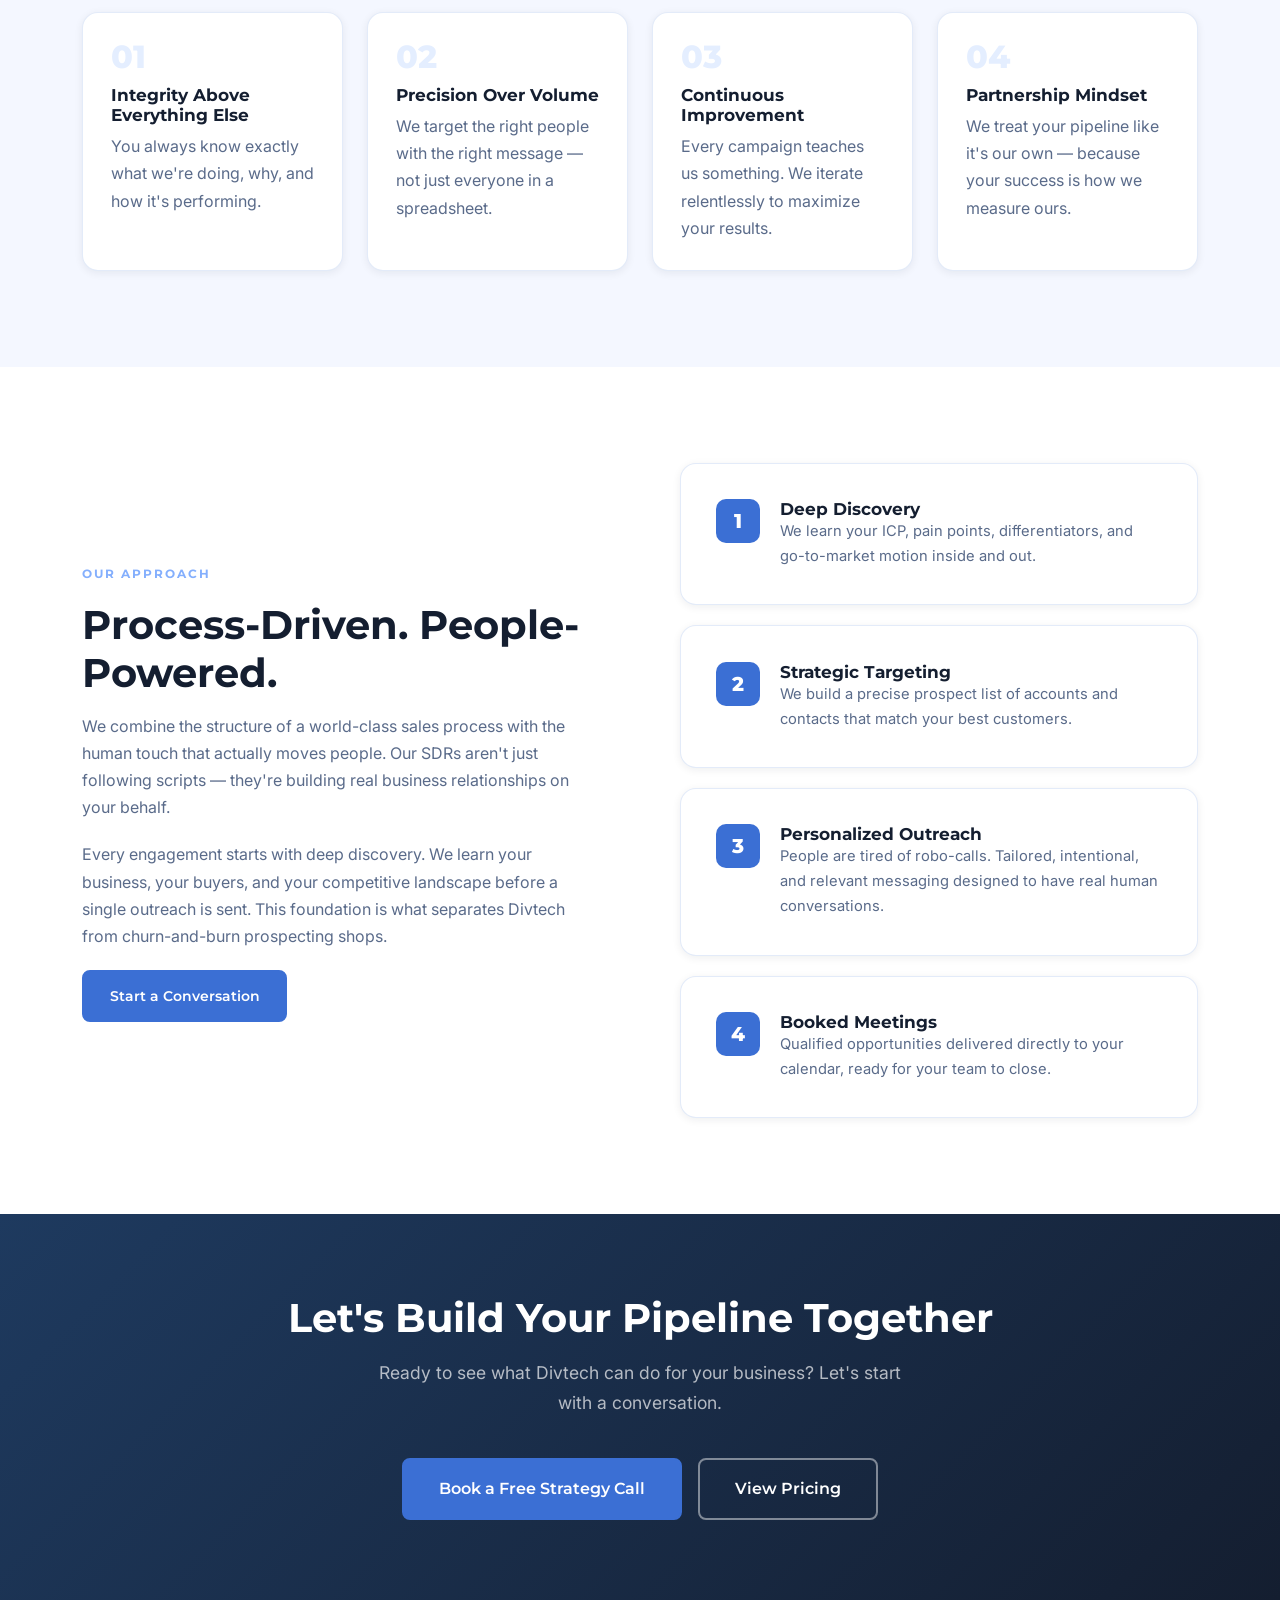
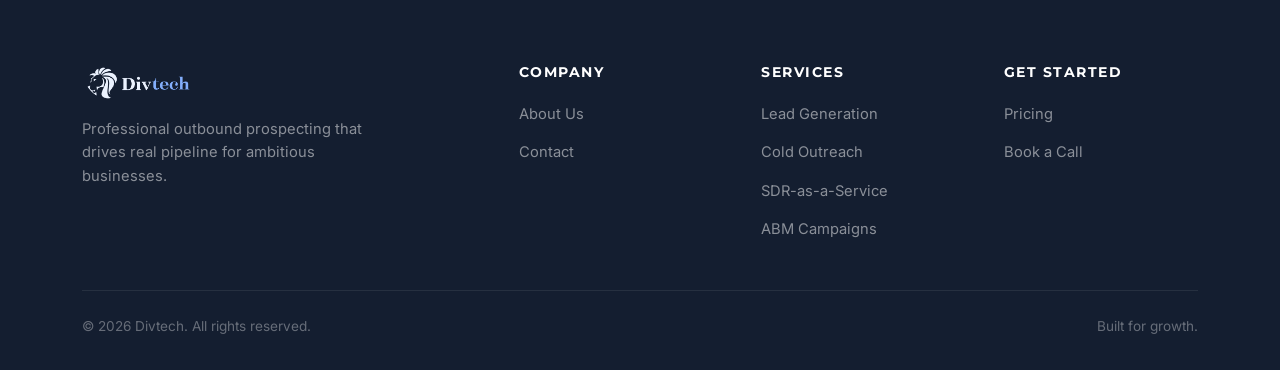
==== commit 8f648a41: "Update Personalized Outreach card copy on about page" ====
--- a/about.html
+++ b/about.html
@@ -119,7 +119,7 @@
           </div>
           <div class="card" style="display:flex; gap:1.25rem; align-items:flex-start;">
             <div style="background:var(--blue); color:white; font-family:'Montserrat',sans-serif; font-weight:800; font-size:1.25rem; width:44px; height:44px; border-radius:10px; display:flex; align-items:center; justify-content:center; flex-shrink:0;">3</div>
-            <div><h4>Personalized Outreach</h4><p style="font-size:0.92rem;">Tailored, multi-touch campaigns across email and LinkedIn that are human-centric, not automated.</p></div>
+            <div><h4>Personalized Outreach</h4><p style="font-size:0.92rem;">People are tired of robo-calls. Tailored, intentional, and relevant messaging designed to have real human conversations.</p></div>
           </div>
           <div class="card" style="display:flex; gap:1.25rem; align-items:flex-start;">
             <div style="background:var(--blue); color:white; font-family:'Montserrat',sans-serif; font-weight:800; font-size:1.25rem; width:44px; height:44px; border-radius:10px; display:flex; align-items:center; justify-content:center; flex-shrink:0;">4</div>
--- a/css/styles.css
+++ b/css/styles.css
@@ -170,8 +170,22 @@
 .grid-3 { display: grid; grid-template-columns: repeat(3, 1fr); gap: 1.75rem; }
 .grid-4 { display: grid; grid-template-columns: repeat(4, 1fr); gap: 1.5rem; }
 
+/* ── CLIENTS BAR ── */
+.hero-inner { display: flex; align-items: center; justify-content: space-between; gap: 3rem; }
+.hero-content { flex: 1; }
+.hero-clients { flex-shrink: 0; display: flex; flex-direction: column; align-items: center; }
+.hero-clients-label { font-size: 0.72rem; font-weight: 700; letter-spacing: 2px; text-transform: uppercase; color: rgba(255,255,255,0.45); margin-bottom: 1rem; text-align: center; }
+.hero-clients-logos { display: flex; flex-direction: column; gap: 0.6rem; }
+.logo-pill { background: #ffffff; border-radius: 8px; padding: 6px 12px; width: 130px; height: 40px; display: flex; align-items: center; justify-content: center; opacity: 0.9; transition: opacity 0.2s; }
+.logo-pill:hover { opacity: 1; }
+.logo-pill img { max-width: 100%; max-height: 100%; object-fit: contain; background: none; }
+.logo-pill-sm { padding: 0 2px; }
+.logo-pill-2x { overflow: hidden; padding: 0; }
+.logo-pill-2x img { transform: scale(2); }
+
 /* ── SERVICES ── */
-.services-grid { display: grid; grid-template-columns: repeat(3, 1fr); gap: 1.75rem; }
+.services-grid { display: flex; flex-wrap: wrap; justify-content: center; gap: 1.75rem; }
+.services-grid .card { width: calc(33.33% - 1.2rem); }
 
 /* ── STATS BAR ── */
 .stats-bar { background: var(--blue); padding: 3rem 0; }
@@ -337,7 +351,8 @@
 }
 @media (max-width: 768px) {
   .section { padding: 64px 0; }
-  .grid-2, .grid-3, .services-grid, .pricing-grid, .reviews-grid, .values-grid { grid-template-columns: 1fr; }
+  .grid-2, .grid-3, .pricing-grid, .reviews-grid, .values-grid { grid-template-columns: 1fr; }
+  .services-grid .card { width: 100%; }
   .nav-links {
     display: none;
     flex-direction: column;
@@ -355,9 +370,12 @@
   .nav-toggle { display: flex; }
   .nav-right { display: none; }
   .hero-stats { gap: 2rem; justify-content: center; }
-  .hero-inner { text-align: center; }
+  .hero-inner { flex-direction: column; text-align: center; }
+  .hero-content { text-align: center; }
   .hero h1, .hero p { text-align: center; }
   .hero-cta { justify-content: center; }
+  .hero-clients { width: 100%; }
+  .hero-clients-logos { flex-direction: row; flex-wrap: wrap; justify-content: center; }
   .stats-bar-inner { justify-content: center; }
   .section-header { text-align: center; }
   .why-list { text-align: left; }
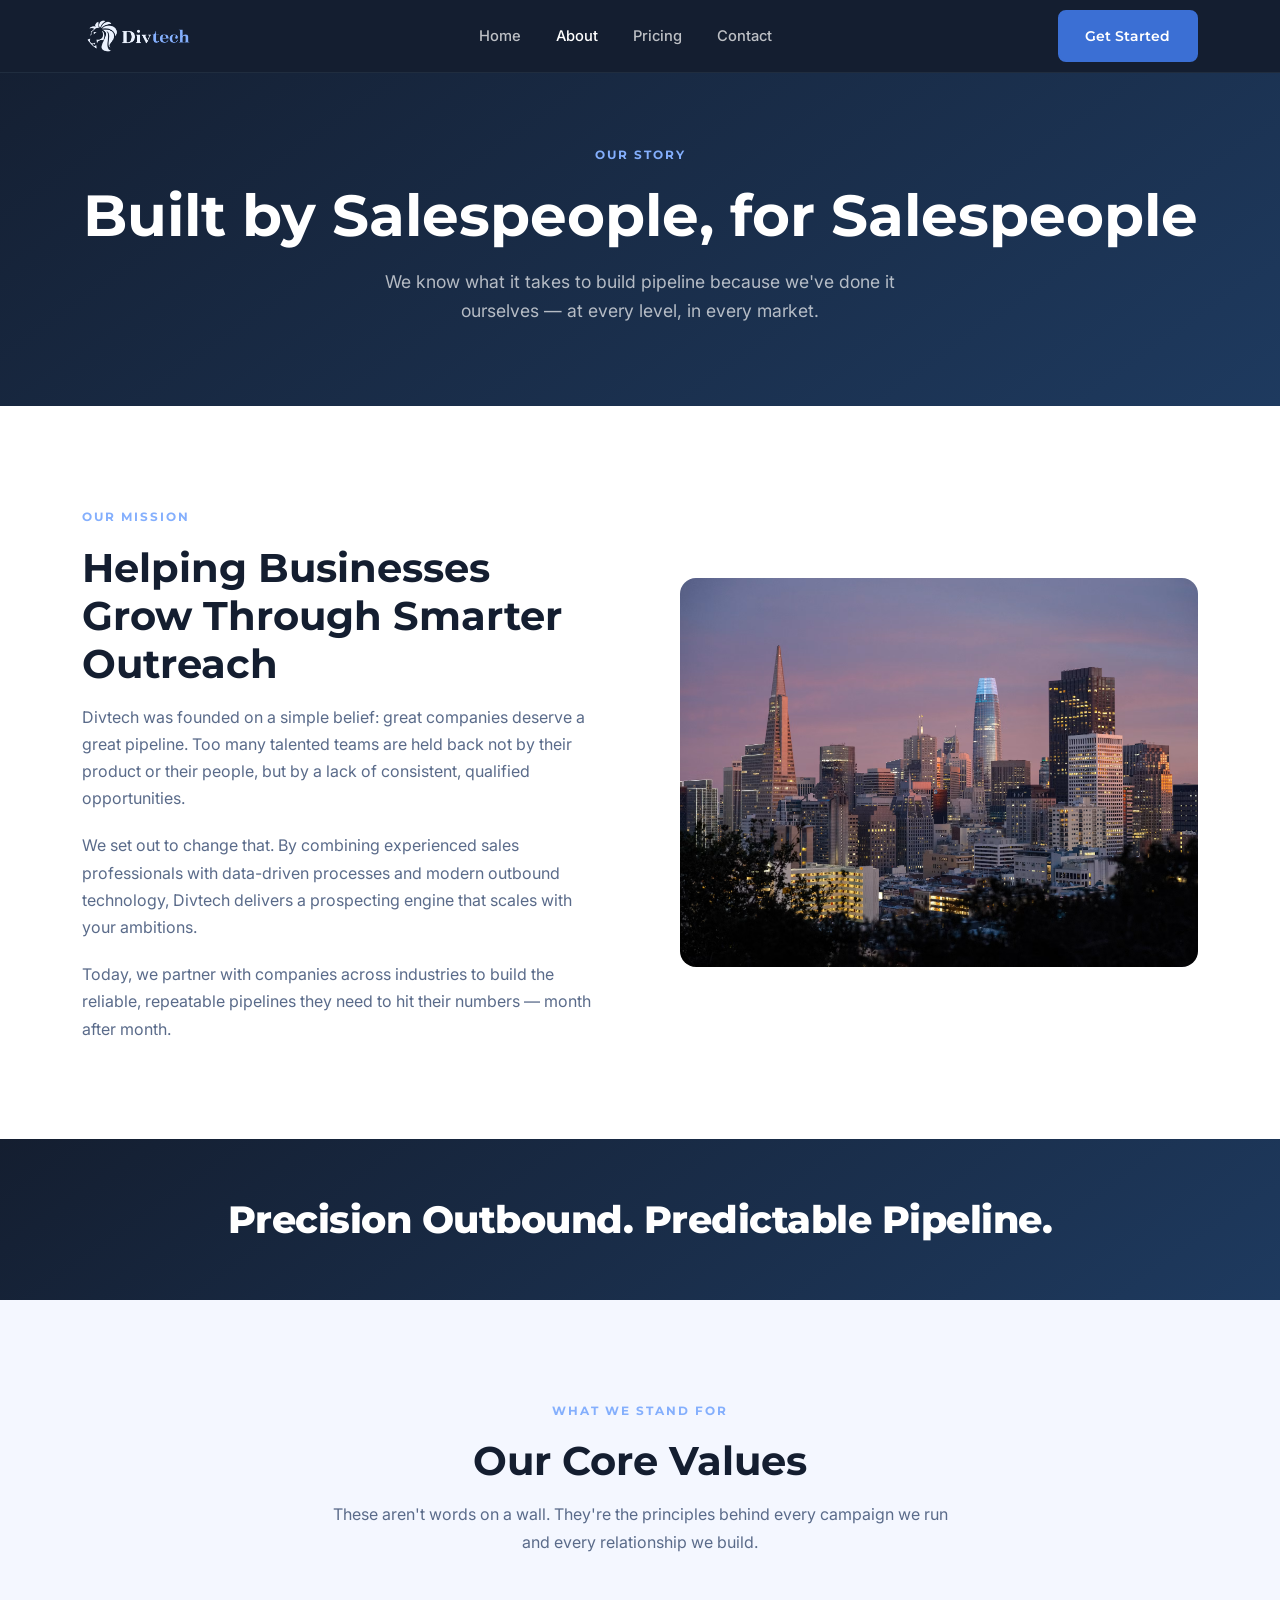
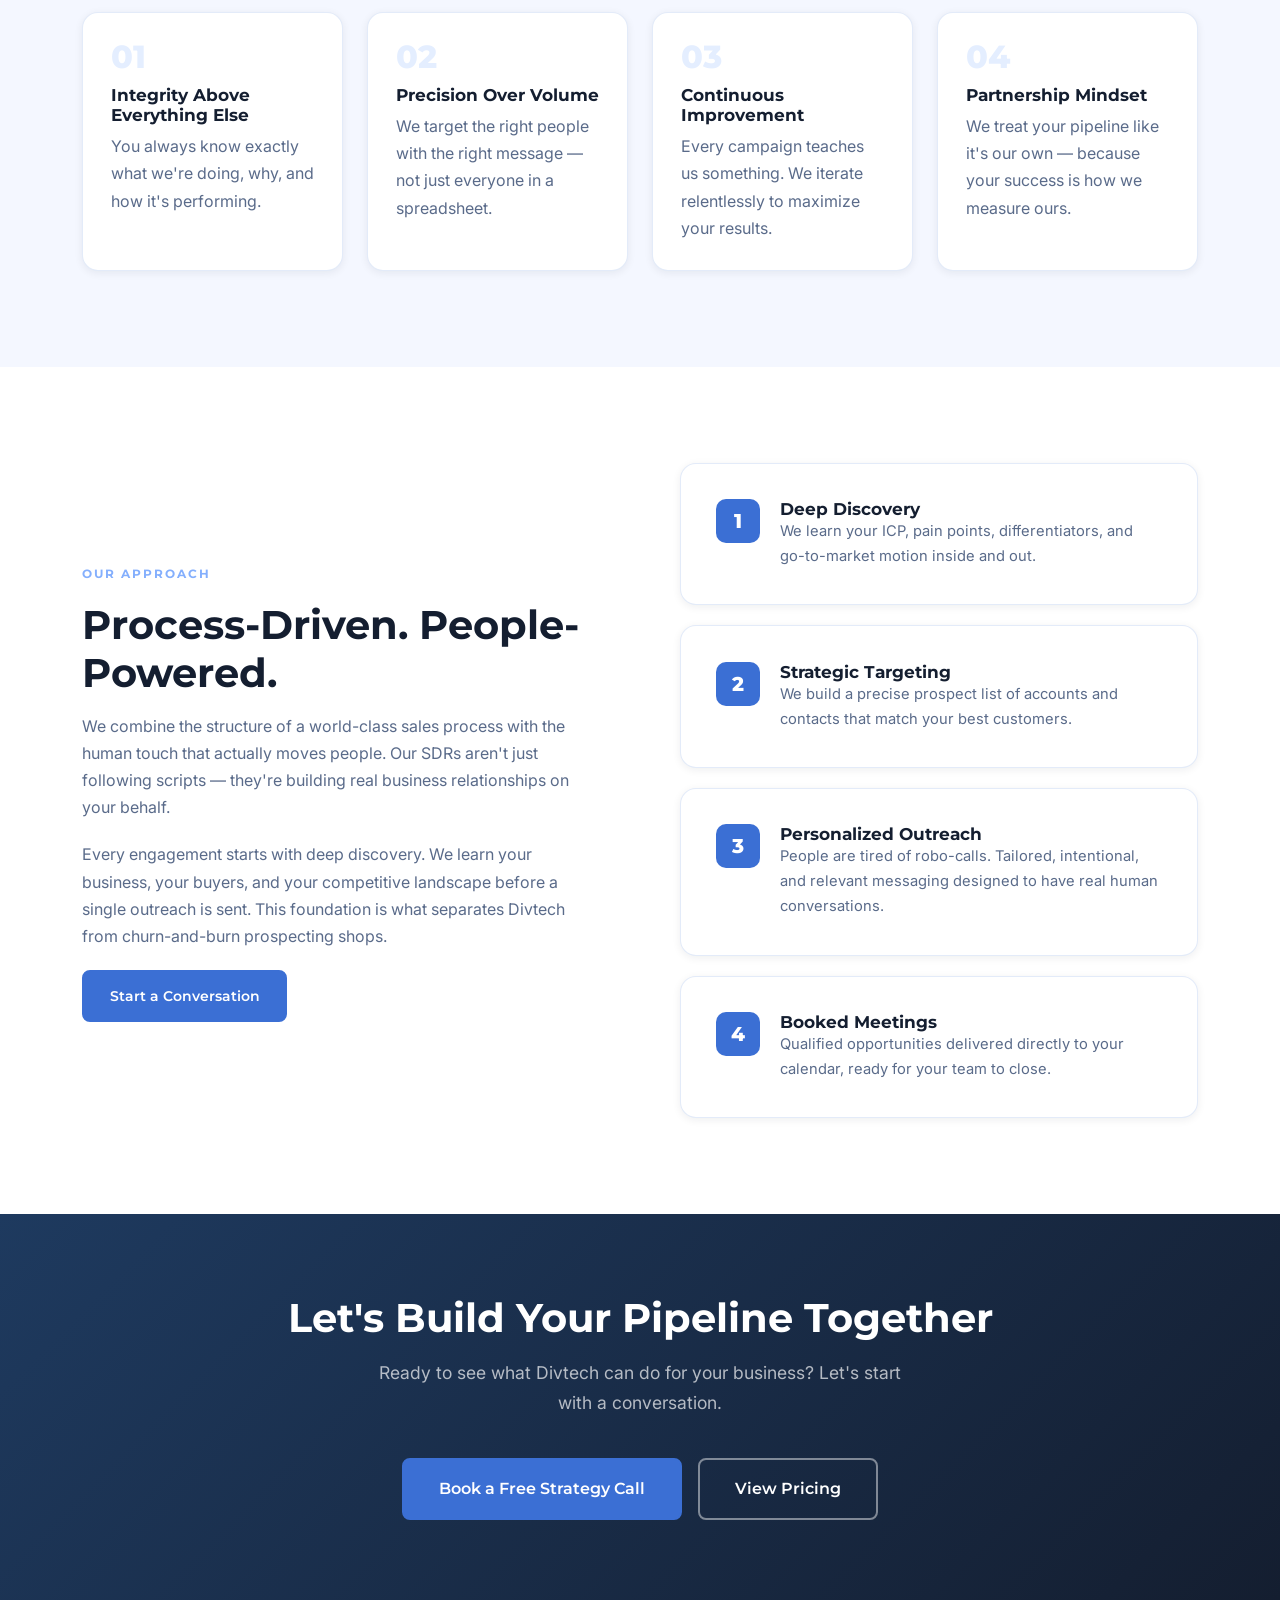
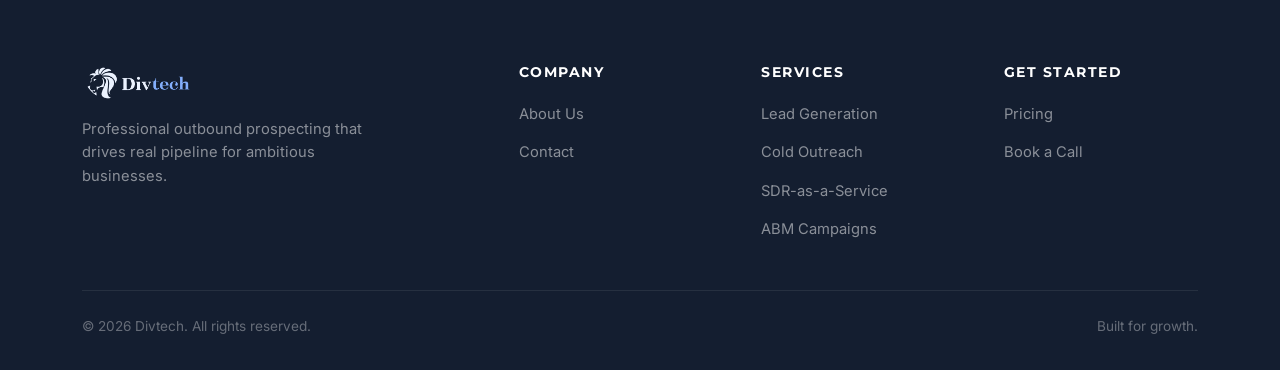
==== commit 4608b325: "Match about page banner color to page header" ====
--- a/about.html
+++ b/about.html
@@ -58,7 +58,7 @@
   </section>
 
   <!-- STATS -->
-  <div class="stats-bar" style="text-align:center; background:#84affd;">
+  <div class="stats-bar" style="text-align:center; background: linear-gradient(145deg, var(--navy) 0%, var(--blue-dark) 100%);">
     <div class="container">
       <div style="font-family:'Montserrat',sans-serif; font-size:clamp(1.6rem, 3.5vw, 2.4rem); font-weight:800; color:var(--white); letter-spacing:-0.5px;">Precision Outbound. Predictable Pipeline.</div>
     </div>
